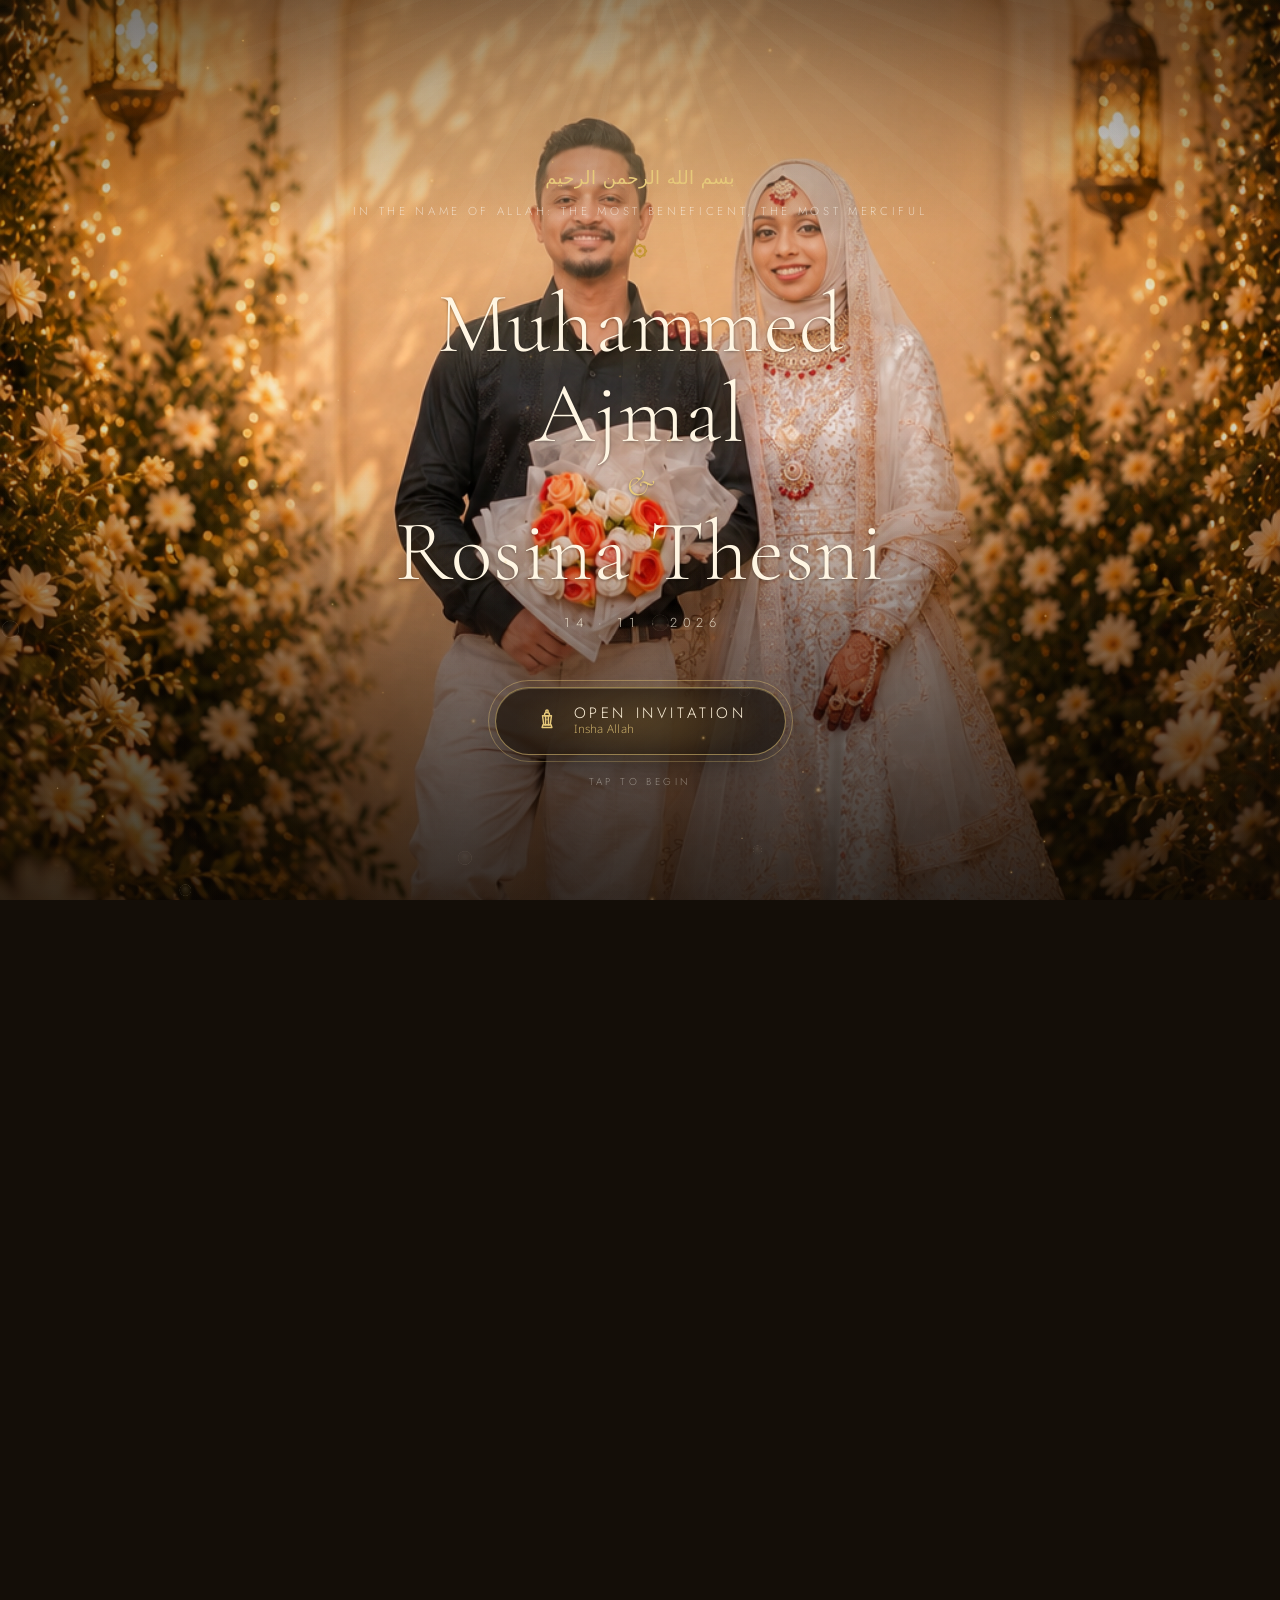
==== index.html @ 8fc7a9a2 "first commit" ====
<!DOCTYPE html>
<html lang="en">

<head>
  <meta charset="UTF-8">
  <meta name="viewport" content="width=device-width, initial-scale=1, viewport-fit=cover">
  <meta name="theme-color" content="#0E0A06">
  <title>Muhammed Ajmal &amp; Rosina Thesni — Wedding Invitation</title>
  <meta name="description"
    content="In the name of Allah: The Most Beneficent, The Most Merciful. You are cordially invited to the wedding of Muhammed Ajmal &amp; Rosina Thesni on Saturday, 14 November 2026 at AJWA Auditorium.">

  <!-- Social share preview (WhatsApp / Facebook / Telegram / iMessage) -->
  <meta property="og:type" content="website">
  <meta property="og:site_name" content="Muhammed Ajmal &amp; Rosina Thesni">
  <meta property="og:title" content="Muhammed Ajmal &amp; Rosina Thesni — Wedding Invitation">
  <meta property="og:description" content="Saturday, 14 November 2026 · AJWA Auditorium · Insha Allah">
  <meta property="og:url" content="https://ajmal-rosina.vercel.app/">
  <meta property="og:image" content="https://ajmal-rosina.vercel.app/og-image.jpg">
  <meta property="og:image:secure_url" content="https://ajmal-rosina.vercel.app/og-image.jpg">
  <meta property="og:image:type" content="image/jpeg">
  <meta property="og:image:width" content="1200">
  <meta property="og:image:height" content="630">
  <meta property="og:image:alt" content="Muhammed Ajmal and Rosina Thesni — Wedding Invitation">
  <meta name="twitter:card" content="summary_large_image">
  <meta name="twitter:title" content="Muhammed Ajmal &amp; Rosina Thesni — Wedding Invitation">
  <meta name="twitter:description" content="Saturday, 14 November 2026 · AJWA Auditorium · Insha Allah">
  <meta name="twitter:image" content="https://ajmal-rosina.vercel.app/og-image.jpg">
  <link rel="image_src" href="https://ajmal-rosina.vercel.app/og-image.jpg">
  <link rel="apple-touch-icon" href="https://ajmal-rosina.vercel.app/og-image.jpg">

  <link rel="preconnect" href="https://fonts.googleapis.com">
  <link rel="preconnect" href="https://fonts.gstatic.com" crossorigin>
  <link rel="stylesheet"
    href="https://fonts.googleapis.com/css2?family=Cormorant+Garamond:ital,wght@0,300;0,400;0,500;0,600;1,300;1,400&family=Marcellus&family=Jost:wght@200;300;400;500&family=Noto+Sans+Malayalam:wght@300;400;500&display=swap">

  <!-- Structured Data — Wedding Event -->
  <script type="application/ld+json">
  {
    "@context": "https://schema.org",
    "@type": "Event",
    "name": "Muhammed Ajmal & Rosina Thesni — Wedding Ceremony",
    "description": "Wedding celebration of Muhammed Ajmal and Rosina Thesni",
    "startDate": "2026-11-14T15:00:00+05:30",
    "endDate": "2026-11-14T19:00:00+05:30",
    "eventStatus": "https://schema.org/EventScheduled",
    "eventAttendanceMode": "https://schema.org/OfflineEventAttendanceMode",
    "location": {
      "@type": "Place",
      "name": "AJWA Auditorium",
      "address": {
        "@type": "PostalAddress",
        "addressCountry": "IN"
      }
    },
    "image": "https://ajmal-rosina.vercel.app/og-image.jpg",
    "organizer": {
      "@type": "Person",
      "name": "Mr. Abdul Azeez & Mrs. Mumthaz"
    },
    "performer": [
      {
        "@type": "Person",
        "name": "Muhammed Ajmal",
        "description": "Groom, son of Mr. Abdul Azeez & Mrs. Mumthaz"
      },
      {
        "@type": "Person",
        "name": "Rosina Thesni",
        "description": "Bride, daughter of Mr. Abdul Majeed & Mrs. Rasiya"
      }
    ]
  }
  </script>

  <!-- Critical media only: cover, intro video, hero -->
  <link rel="preload" as="image" href="assets/images/gallery/gate-couple.png" fetchpriority="high">
  <link rel="preload" as="video" href="vedio.mp4" type="video/mp4">
  <link rel="preload" as="audio" href="assets/audio/music.mp3" type="audio/mpeg">
  <link rel="preload" as="image" href="hero.png?v=2">

  <link rel="stylesheet" href="css/style.css">
  <link rel="stylesheet" href="css/scenes.css">
</head>

<body class="is-locked">

  <!-- ============================================================
     ICON SPRITE  ·  all decorative motifs are inline SVG
     ============================================================ -->
  <svg class="sprite" aria-hidden="true" focusable="false">
    <defs>
      <symbol id="i-lotus" viewBox="0 0 64 64">
        <rect x="19" y="19" width="26" height="26" rx="2" transform="rotate(0 32 32)" />
        <rect x="19" y="19" width="26" height="26" rx="2" transform="rotate(45 32 32)" />
        <circle cx="32" cy="32" r="4.5" fill="currentColor" stroke="none" />
      </symbol>

      <symbol id="i-lamp" viewBox="0 0 64 64">
        <circle cx="32" cy="8" r="3" />
        <path d="M26 16c0-3 2.7-5 6-5s6 2 6 5v3H26v-3z" />
        <path d="M21 19h22l-3 22H24l-3-22z" />
        <path d="M28.5 19v22M35.5 19v22" />
        <path d="M22 41h20l2 7H20l2-7z" />
        <path d="M32 25c-2 2.5-2 4.5 0 6.5 2-2 2-4 0-6.5z" fill="currentColor" stroke="none" />
      </symbol>

      <symbol id="i-bell" viewBox="0 0 64 64">
        <path d="M36 12A18 18 0 1 1 18 46a20 20 0 0 0 18-34z" />
        <polygon points="43,20 45,25 50,25 46,28 48,33 43,30 38,33 40,28 36,25 41,25" fill="currentColor"
          stroke="none" />
      </symbol>

      <symbol id="i-leaf" viewBox="0 0 64 64">
        <path d="M53 9C30.6 11.2 14.2 25.6 12 48c0 4.2 2 6.3 5.2 6.3C37.6 52.1 51 36 53 9z" />
        <path d="M53 9L17.2 54.3" />
        <path d="M45 16.5l-6.5 14.2M36.8 20.8l-6.5 14.2M28.6 26.4l-5.6 12.6" />
      </symbol>

      <symbol id="i-jasmine" viewBox="0 0 64 64">
        <path d="M4 20c8 10 16 15 28 15s20-5 28-15" />
        <circle cx="12" cy="27.5" r="3.2" />
        <circle cx="22" cy="33" r="3.6" />
        <circle cx="32" cy="35.4" r="4" />
        <circle cx="42" cy="33" r="3.6" />
        <circle cx="52" cy="27.5" r="3.2" />
        <path d="M32 39.4v7M22 37v6M42 37v6" />
      </symbol>

      <symbol id="i-ring" viewBox="0 0 64 64">
        <circle cx="23" cy="34" r="14" />
        <circle cx="41" cy="34" r="14" />
      </symbol>

      <symbol id="i-calendar" viewBox="0 0 64 64">
        <rect x="9" y="14" width="46" height="42" rx="5" />
        <path d="M9 27h46M21 8v11M43 8v11" />
        <circle cx="22" cy="38" r="2.4" fill="currentColor" stroke="none" />
        <circle cx="32" cy="38" r="2.4" fill="currentColor" stroke="none" />
        <circle cx="42" cy="38" r="2.4" fill="currentColor" stroke="none" />
      </symbol>

      <symbol id="i-clock" viewBox="0 0 64 64">
        <circle cx="32" cy="32" r="24" />
        <path d="M32 17v16l11 7" />
      </symbol>

      <symbol id="i-pin" viewBox="0 0 64 64">
        <path d="M32 58s18-17.4 18-30A18 18 0 1014 28c0 12.6 18 30 18 30z" />
        <circle cx="32" cy="27" r="6.5" />
      </symbol>

      <symbol id="i-phone" viewBox="0 0 64 64">
        <path
          d="M22 8l8 12-6 6c3.4 7 8.6 12.2 15.6 15.6l6-6 12 8-4 8c-1.6 3.2-5 4.6-9 3.6C29 51.6 12.4 35 8.4 17.4 7.4 13.4 8.8 10 12 8.4z" />
      </symbol>

      <symbol id="i-pillar" viewBox="0 0 64 64">
        <path d="M14 54V30c0-10 8-19 18-23 10 4 18 13 18 23v24" />
        <path d="M10 54h44" />
        <path d="M22 54V32c0-5 4.5-11 10-14 5.5 3 10 9 10 14v22" />
        <path d="M32 7v4" />
      </symbol>

      <symbol id="i-kalasham" viewBox="0 0 64 64">
        <path d="M32 5v6" />
        <path d="M32 9a3 3 0 1 1 3-3" />
        <path d="M16 46c0-16 7-26 16-28 9 2 16 12 16 28H16z" />
        <path d="M12 46h40v6H12z" />
        <path d="M22 52v4M42 52v4" />
      </symbol>
    </defs>
  </svg>


  <!-- ============================================================
     GLOBAL PARTICLE FIELD  ·  landing → footer
     ============================================================ -->
  <canvas id="particles" aria-hidden="true"></canvas>


  <!-- ============================================================
     1 · LANDING COVER  ·  original opening — tap to open invitation
     ============================================================ -->
  <section id="landing" class="scene--screen" aria-label="Wedding invitation cover">
    <div class="landing-media">
      <img id="coverImg" class="cover-img section-bg" src="assets/images/gallery/gate-couple.png" alt=""
        decoding="async" fetchpriority="high">
      <div class="cover-fallback" aria-hidden="true"></div>
    </div>

    <div class="rays rays--warm" aria-hidden="true"></div>
    <div class="vignette" aria-hidden="true"></div>
    <div class="temple-glow" aria-hidden="true"></div>
    <div class="section-overlay landing-overlay" aria-hidden="true"></div>

    <div class="landing-inner section-content">
      <p class="landing-eyebrow">
        <span class="ml" lang="ar">بسم الله الرحمن الرحيم</span>
        <span class="en">IN THE NAME OF ALLAH: THE MOST BENEFICENT, THE MOST MERCIFUL</span>
      </p>

      <div class="divider divider--sm" aria-hidden="true">
        <span class="divider-line"></span>
        <svg class="ico" aria-hidden="true">
          <use href="#i-lotus"></use>
        </svg>
        <span class="divider-line"></span>
      </div>

      <h1 class="landing-names">
        <span class="n">Muhammed Ajmal</span>
        <span class="amp">&amp;</span>
        <span class="n">Rosina Thesni</span>
      </h1>

      <p class="landing-date">14 · 11 · 2026</p>

      <button id="openBtn" class="btn-open" type="button">
        <span class="btn-open__glow" aria-hidden="true"></span>
        <span class="btn-open__ring" aria-hidden="true"></span>
        <span class="btn-open__inner">
          <svg class="ico btn-open__lamp" aria-hidden="true">
            <use href="#i-lamp"></use>
          </svg>
          <span class="btn-open__label">
            <span class="btn-open__en">Open Invitation</span>
            <span class="btn-open__ml">Insha Allah</span>
          </span>
        </span>
        <span class="btn-open__shimmer" aria-hidden="true"></span>
      </button>

      <p class="landing-hint" aria-hidden="true">Tap to begin</p>
    </div>
  </section>


  <!-- ============================================================
     2 · INVITATION REVEAL VIDEO  ·  original video opening
     ============================================================ -->
  <section id="reveal" aria-hidden="true">
    <video id="revealVideo" muted playsinline webkit-playsinline preload="auto" disablepictureinpicture
      controlslist="nodownload noplaybackrate noremoteplayback">
      <source src="vedio.mp4" type="video/mp4">
    </video>
    <div class="reveal-fade" aria-hidden="true"></div>
    <button id="skipBtn" class="btn-skip" type="button" hidden>Skip</button>
  </section>


  <!-- ============================================================
     3 · THE SITE
     ============================================================ -->
  <main id="site">

    <!-- ---------- HERO ---------- -->
    <!-- Image fills the whole screen; content sits in that image's safe centre -->
    <section id="hero" class="scene scene--screen scene--hero" aria-busy="true">
      <picture class="section-bg">
        <img id="heroImg" class="section-bg" src="hero.png?v=2" data-candidates="hero.png?v=2"
          alt="Muhammed Ajmal &amp; Rosina Thesni" width="1080" height="1920" decoding="async" fetchpriority="high">
      </picture>

      <div class="section-overlay" aria-hidden="true"></div>

      <div class="section-content">
        <p class="hero-bless">
          <span class="hero-bless__ml" lang="ar">بسم الله الرحمن الرحيم</span>
          <span class="hero-bless__en">IN THE NAME OF ALLAH: THE MOST BENEFICENT, THE MOST MERCIFUL</span>
        </p>

        <h1 class="hero-names">
          <span class="hero-names__n">Muhammed Ajmal</span>
          <span class="hero-names__amp" aria-hidden="true">&amp;</span>
          <span class="hero-names__n">Rosina Thesni</span>
        </h1>

        <p class="hero-date">
          <span class="hero-date__en">Saturday · 14 November 2026</span>
          <span class="hero-date__ml">Insha Allah · 3:00 PM</span>
        </p>
      </div>

      <a class="scroll-indicator" href="#details" aria-label="Scroll to wedding details">
        <span class="scroll-indicator__word">Scroll</span>
        <span class="scroll-indicator__rail"><span class="scroll-indicator__dot"></span></span>
      </a>
    </section>


    <!-- ---------- WEDDING DETAILS ---------- -->
    <section id="details" class="scene scene--flow scene--ivory">
      <img class="section-bg" src="assets/images/decorations/wash-ivory.svg" alt="" loading="lazy" decoding="async">
      <div class="section-overlay" aria-hidden="true"></div>
      <div class="section-content">

        <div class="sec-head reveal">
          <p class="kicker">Insha Allah</p>
          <h2 class="sec-title">The Invitation</h2>
          <div class="divider" aria-hidden="true">
            <span class="divider-line"></span>
            <svg class="ico" aria-hidden="true">
              <use href="#i-lotus"></use>
            </svg>
            <span class="divider-line"></span>
          </div>
        </div>

        <p class="lede reveal" data-delay="1">
          In the name of Allah, the Most Beneficent, the Most Merciful.
          With hearts full of joy, we cordially invite you to the wedding of
          <em>Muhammed Ajmal</em> (S/O Mr. Abdul Azeez &amp; Mrs. Mumthaz) with
          <em>Rosina Thesni</em> (D/O Mr. Abdul Majeed &amp; Mrs. Rasiya).
          Your gracious presence and prayers will make our celebration truly blessed.
        </p>

        <ul class="facts">
          <li class="fact reveal" data-delay="1">
            <svg class="ico" aria-hidden="true">
              <use href="#i-calendar"></use>
            </svg>
            <span class="fact-k">Wedding Day</span>
            <span class="fact-v">Saturday, 14 November 2026</span>
            <span class="fact-s">Insha Allah</span>
          </li>
          <li class="fact reveal" data-delay="2">
            <svg class="ico" aria-hidden="true">
              <use href="#i-clock"></use>
            </svg>
            <span class="fact-k">Time</span>
            <span class="fact-v">3:00 PM – 7:00 PM</span>
            <span class="fact-s">Wedding &amp; Reception</span>
          </li>
          <li class="fact reveal" data-delay="3">
            <svg class="ico" aria-hidden="true">
              <use href="#i-pin"></use>
            </svg>
            <span class="fact-k">Venue</span>
            <span class="fact-v">AJWA Auditorium</span>
            <span class="fact-s">&nbsp;</span>
          </li>
          <li class="fact reveal" data-delay="4">
            <svg class="ico" aria-hidden="true">
              <use href="#i-bell"></use>
            </svg>
            <span class="fact-k">Inviter</span>
            <span class="fact-v">Mr. Abdul Azeez &amp; Mrs. Mumthaz</span>
            <span class="fact-s">Parents of the Groom</span>
          </li>
        </ul>

        <div class="countdown reveal" data-delay="2" aria-label="Countdown to the wedding day">
          <div class="cd-unit"><span class="cd-n" id="cdD">--</span><span class="cd-l">Days</span></div>
          <span class="cd-sep" aria-hidden="true"></span>
          <div class="cd-unit"><span class="cd-n" id="cdH">--</span><span class="cd-l">Hours</span></div>
          <span class="cd-sep" aria-hidden="true"></span>
          <div class="cd-unit"><span class="cd-n" id="cdM">--</span><span class="cd-l">Minutes</span></div>
          <span class="cd-sep" aria-hidden="true"></span>
          <div class="cd-unit"><span class="cd-n" id="cdS">--</span><span class="cd-l">Seconds</span></div>
        </div>

      </div>
    </section>


    <!-- ---------- WEDDING STORY ---------- -->
    <section id="story" class="scene scene--flow scene--beige">
      <img class="section-bg" src="assets/images/decorations/wash-beige.svg" alt="" loading="lazy" decoding="async">
      <div class="section-overlay" aria-hidden="true"></div>
      <div class="section-content">
        <div class="sec-head reveal">
          <p class="kicker">Our Story</p>
          <h2 class="sec-title">Two Families, One Journey</h2>
          <div class="divider" aria-hidden="true">
            <span class="divider-line"></span>
            <svg class="ico" aria-hidden="true">
              <use href="#i-jasmine"></use>
            </svg>
            <span class="divider-line"></span>
          </div>
          <p class="sec-note">
            Every beautiful beginning starts with a moment of faith, family blessings, and the grace of Almighty Allah.
            As two families come together in love and tradition, Muhammed Ajmal and Rosina Thesni begin a new chapter
            filled with hope, happiness, and lifelong companionship. Surrounded by the warmth of their loved ones, they
            look forward to a journey built on mutual respect, cherished memories, and heartfelt prayers.
          </p>
        </div>

        <div class="story-grid">
          <article class="card card--story reveal" data-delay="1">
            <svg class="ico card-ico" aria-hidden="true">
              <use href="#i-leaf"></use>
            </svg>
            <h3 class="card-title">How It Began</h3>
            <p>Two families met, two hearts aligned, and a lifelong journey began. What started as a meeting between
              two families soon became a bond strengthened by shared values, warm conversations, and the blessings of
              elders. With each passing day, the foundation for a beautiful future grew stronger.</p>
          </article>
          <article class="card card--story reveal" data-delay="2">
            <svg class="ico card-ico" aria-hidden="true">
              <use href="#i-lamp"></use>
            </svg>
            <h3 class="card-title">The Blessing</h3>
            <p>Held together by faith, bound by love, and forever sealed in a sacred vow — the Nikah of Ajmal and
              Rosina was solemnised with the love and guidance of their families, embraced with joy and gratitude by
              the grace of Almighty Allah.</p>
          </article>
          <article class="card card--story reveal" data-delay="3">
            <svg class="ico card-ico" aria-hidden="true">
              <use href="#i-ring"></use>
            </svg>
            <h3 class="card-title">Forever, From Here</h3>
            <p>On Saturday, 14 November 2026, from 3:00 PM to 7:00 PM at AJWA Auditorium, Muhammed Ajmal and Rosina
              Thesni celebrate their wedding and reception. As they step into this new chapter (Insha Allah), they
              seek the blessings, love, and prayers of everyone who joins them in celebrating this special occasion.</p>
          </article>
        </div>
      </div>
    </section>


    <!-- ---------- TIMELINE ---------- -->
    <section id="timeline" class="scene scene--flow scene--ivory">
      <img class="section-bg" src="assets/images/decorations/wash-ivory.svg" alt="" loading="lazy" decoding="async">
      <div class="section-overlay" aria-hidden="true"></div>
      <div class="section-content">
        <div class="sec-head reveal">
          <p class="kicker">The Celebrations</p>
          <h2 class="sec-title">Timeline</h2>
          <div class="divider" aria-hidden="true">
            <span class="divider-line"></span>
            <svg class="ico" aria-hidden="true">
              <use href="#i-bell"></use>
            </svg>
            <span class="divider-line"></span>
          </div>
        </div>

        <ol class="tl">
          <li class="tl-item reveal" data-delay="1">
            <span class="tl-node" aria-hidden="true"><svg class="ico">
                <use href="#i-jasmine"></use>
              </svg></span>
            <div class="tl-body">
              <p class="tl-date">18 September 2025</p>
              <h3 class="tl-title">Family Meet</h3>
              <p class="tl-text">"Alhamdulillah, two families met and a beautiful new chapter began."</p>
            </div>
          </li>

          <li class="tl-item reveal" data-delay="2">
            <span class="tl-node tl-node--hi" aria-hidden="true"><svg class="ico">
                <use href="#i-lamp"></use>
              </svg></span>
            <div class="tl-body">
              <p class="tl-date">28 September 2025</p>
              <h3 class="tl-title">Nikah — Sacred Union</h3>
              <p class="tl-text">"Held together by faith, bound by love, forever sealed in a sacred vow."</p>
            </div>
          </li>

          <li class="tl-item reveal" data-delay="3">
            <span class="tl-node tl-node--hi" aria-hidden="true"><svg class="ico">
                <use href="#i-ring"></use>
              </svg></span>
            <div class="tl-body">
              <p class="tl-date">Saturday, 14 November 2026</p>
              <h3 class="tl-title">The Big Day</h3>
              <p class="tl-meta">3:00 PM – 7:00 PM · AJWA Auditorium</p>
              <p class="tl-text">Wedding &amp; Reception — join us as we celebrate this joyous union.</p>
              <a class="btn btn--gold" target="_blank" rel="noopener" style="margin-top:16px;"
                href="https://maps.app.goo.gl/FLLLdQAFnZa43i4R9?g_st=ic">
                <svg class="ico"><use href="#i-pin"></use></svg> Get Directions
              </a>
            </div>
          </li>
        </ol>
      </div>
    </section>


    <!-- ---------- BRIDE & GROOM ---------- -->
    <section id="couple" class="scene scene--flow scene--dark">
      <img class="section-bg" src="assets/images/decorations/wash-dark.svg" alt="" loading="lazy" decoding="async">
      <div class="section-overlay" aria-hidden="true"></div>
      <div class="section-content">
        <div class="sec-head reveal">
          <p class="kicker">Insha Allah</p>
          <h2 class="sec-title">Bride &amp; Groom</h2>
          <div class="divider divider--light" aria-hidden="true">
            <span class="divider-line"></span>
            <svg class="ico" aria-hidden="true">
              <use href="#i-lotus"></use>
            </svg>
            <span class="divider-line"></span>
          </div>
        </div>

        <div class="couple-grid">
          <article class="person reveal" data-delay="1">
            <div class="portrait">
              <img class="portrait-img" loading="lazy" decoding="async" src="assets/images/gallery/groom.png"
                data-placeholder="Groom Photo" alt="Portrait of Muhammed Ajmal">
              <span class="portrait-ring" aria-hidden="true"></span>
            </div>
            <p class="person-role">The Groom</p>
            <h3 class="person-name">Muhammed Ajmal</h3>
            <p class="person-line">Son of Mr.&nbsp;Abdul&nbsp;Azeez&nbsp;&amp;&nbsp;Mrs.&nbsp;Mumthaz</p>
          </article>

          <div class="couple-knot" aria-hidden="true">
            <svg class="ico">
              <use href="#i-jasmine"></use>
            </svg>
            <span class="couple-amp">&amp;</span>
            <svg class="ico">
              <use href="#i-jasmine"></use>
            </svg>
          </div>

          <article class="person reveal" data-delay="2">
            <div class="portrait">
              <img class="portrait-img" loading="lazy" decoding="async" src="assets/images/gallery/bride.png"
                data-placeholder="Bride Photo" alt="Portrait of Rosina Thesni">
              <span class="portrait-ring" aria-hidden="true"></span>
            </div>
            <p class="person-role">The Bride</p>
            <h3 class="person-name">Rosina Thesni</h3>
            <p class="person-line">Daughter of Mr.&nbsp;Abdul&nbsp;Majeed&nbsp;&amp;&nbsp;Mrs.&nbsp;Rasiya</p>
          </article>
        </div>
      </div>
    </section>


    <!-- ---------- PARENTS & FAMILY ---------- -->
    <section id="family" class="scene scene--flow scene--beige">
      <img class="section-bg" src="assets/images/decorations/wash-beige.svg" alt="" loading="lazy" decoding="async">
      <div class="section-overlay" aria-hidden="true"></div>
      <div class="section-content">
        <div class="sec-head reveal">
          <p class="kicker">With Love &amp; Prayers</p>
          <h2 class="sec-title">Parents &amp; Family</h2>
          <div class="divider" aria-hidden="true">
            <span class="divider-line"></span>
            <svg class="ico" aria-hidden="true">
              <use href="#i-lamp"></use>
            </svg>
            <span class="divider-line"></span>
          </div>
        </div>

        <div class="family-grid">
          <article class="card card--family reveal" data-delay="1">
            <svg class="ico card-ico" aria-hidden="true">
              <use href="#i-pillar"></use>
            </svg>
            <p class="family-tag">Groom's Family</p>
            <h3 class="family-name">Mr. Abdul Azeez</h3>
            <p class="family-amp">&amp;</p>
            <h3 class="family-name">Mrs. Mumthaz</h3>
            <p class="family-ml">Insha Allah</p>
          </article>

          <article class="card card--family reveal" data-delay="2">
            <svg class="ico card-ico" aria-hidden="true">
              <use href="#i-pillar"></use>
            </svg>
            <p class="family-tag">Bride's Family</p>
            <h3 class="family-name">Mr. Abdul Majeed</h3>
            <p class="family-amp">&amp;</p>
            <h3 class="family-name">Mrs. Rasiya</h3>
            <p class="family-ml">Insha Allah</p>
          </article>
        </div>

        <p class="family-foot reveal" data-delay="3">
          <!-- <svg class="ico" aria-hidden="true"><use href="#i-jasmine"></use></svg> -->
          Together with their families, relatives and well-wishers.
        </p>
      </div>
    </section>


    <!-- ---------- PROGRAMME 1 : BRIDE'S HOME VISIT ---------- -->
    <section id="brideVisit" class="scene scene--flow scene--ivory">
      <img class="section-bg" src="assets/images/decorations/wash-ivory.svg" alt="" loading="lazy" decoding="async">
      <div class="section-overlay" aria-hidden="true"></div>
      <div class="section-content">
        <div class="sec-head reveal">
          <p class="kicker">Programme One</p>
          <h2 class="sec-title">Bride's Home Visit</h2>
          <div class="divider" aria-hidden="true">
            <span class="divider-line"></span>
            <svg class="ico" aria-hidden="true">
              <use href="#i-jasmine"></use>
            </svg>
            <span class="divider-line"></span>
          </div>
          <p class="sec-note">Guests are warmly welcome to visit the bride's home throughout the day and share in
            the joy of this celebration.</p>
        </div>

        <div class="lux-card lux-card--light reveal" data-delay="1">
          <div class="lux-card__col">
            <p class="lux-eyebrow">You are cordially invited</p>
            <h3 class="lux-day">Bride's Home Visit</h3>
            <p class="lux-time">10:00 AM – 11:00 PM</p>
          </div>
          <span class="lux-card__rule" aria-hidden="true"></span>
          <div class="lux-card__col">
            <p class="lux-k"><svg class="ico">
                <use href="#i-clock"></use>
              </svg> All Day</p>
            <p class="lux-v">Open House</p>
            <p class="lux-note">Drop by any time between 10:00 AM and 11:00 PM to meet the bride's family and bless
              the couple.</p>
          </div>
        </div>

        <form id="rsvpBrideForm" class="rsvp-card reveal" data-delay="2" data-event-type="bride_home_visit"
          novalidate>
          <div class="sec-head" style="margin-bottom:0;">
            <p class="kicker" style="margin-top:0;">RSVP</p>
            <h3 class="sec-title" style="font-size:clamp(20px,4.4vw,26px);">RSVP for Bride's Home Visit</h3>
          </div>

          <div class="rsvp-row">
            <div class="rsvp-field">
              <label for="brideRsvpName">Full Name</label>
              <input type="text" id="brideRsvpName" name="name" required placeholder="Your name">
            </div>
            <div class="rsvp-field">
              <label for="brideRsvpGuests">Number of People Attending</label>
              <input type="number" id="brideRsvpGuests" name="guests" min="1" max="20" value="1" inputmode="numeric"
                required>
            </div>
          </div>

          <div class="rsvp-field rsvp-field--full">
            <span class="rsvp-label-static">Will You Attend?</span>
            <div class="rsvp-toggle" role="radiogroup" aria-label="Will you attend the Bride's Home Visit?">
              <input type="radio" id="brideRsvpYes" name="attend" value="yes" checked>
              <label for="brideRsvpYes">Yes, I'll Attend</label>
              <input type="radio" id="brideRsvpNo" name="attend" value="no">
              <label for="brideRsvpNo">No, I Can't Attend</label>
            </div>
          </div>

          <button type="submit" class="btn btn--gold rsvp-submit">
            <span class="rsvp-btn-text">Send RSVP</span>
          </button>
          <p class="rsvp-status" id="brideRsvpStatus" role="status" aria-live="polite"></p>
        </form>
      </div>
    </section>


    <!-- ---------- PROGRAMME 2 : WEDDING & RECEPTION ---------- -->
    <section id="reception" class="scene scene--flow scene--dark">
      <img class="section-bg" src="assets/images/decorations/wash-dark.svg" alt="" loading="lazy" decoding="async">
      <div class="section-overlay" aria-hidden="true"></div>
      <div class="section-content">
        <div class="sec-head reveal">
          <p class="kicker">Programme Two · The Big Day</p>
          <h2 class="sec-title">Wedding &amp; Reception</h2>
          <div class="divider divider--light" aria-hidden="true">
            <span class="divider-line"></span>
            <svg class="ico" aria-hidden="true">
              <use href="#i-jasmine"></use>
            </svg>
            <span class="divider-line"></span>
          </div>
        </div>

        <div class="lux-card reveal" data-delay="1">
          <div class="lux-card__col">
            <p class="lux-eyebrow">You are cordially invited</p>
            <h3 class="lux-day">Saturday</h3>
            <p class="lux-date">14 November 2026</p>
            <p class="lux-time">3:00 PM – 7:00 PM</p>
          </div>
          <span class="lux-card__rule" aria-hidden="true"></span>
          <div class="lux-card__col">
            <p class="lux-k"><svg class="ico">
                <use href="#i-pin"></use>
              </svg> Venue</p>
            <p class="lux-v">AJWA Auditorium</p>
            <p class="lux-note">Join us for the wedding ceremony, celebration and feast, and bless the couple as
              they begin their life together.</p>
            <a class="btn btn--outline-gold" target="_blank" rel="noopener"
              href="https://maps.app.goo.gl/FLLLdQAFnZa43i4R9?g_st=ic">
              <svg class="ico">
                <use href="#i-pin"></use>
              </svg> Get Directions
            </a>
          </div>
        </div>
      </div>
    </section>


    <!-- ---------- RSVP FOR WEDDING ---------- -->
    <section id="rsvp" class="scene scene--flow scene--beige">
      <img class="section-bg" src="assets/images/decorations/wash-beige.svg" alt="" loading="lazy" decoding="async">
      <div class="section-overlay" aria-hidden="true"></div>
      <div class="section-content">
        <div class="sec-head reveal">
          <p class="kicker">Kindly Respond</p>
          <h2 class="sec-title">RSVP for Wedding</h2>
          <div class="divider" aria-hidden="true">
            <span class="divider-line"></span>
            <svg class="ico" aria-hidden="true">
              <use href="#i-ring"></use>
            </svg>
            <span class="divider-line"></span>
          </div>
          <p class="sec-note">Your presence is the greatest gift. Please let us know if you'll be joining us for the
            Wedding &amp; Reception, and how many members will be coming along.</p>
        </div>

        <form id="rsvpWeddingForm" class="rsvp-card reveal" data-delay="1" data-event-type="wedding_reception"
          novalidate>
          <div class="rsvp-row">
            <div class="rsvp-field">
              <label for="rsvpName">Full Name</label>
              <input type="text" id="rsvpName" name="name" required placeholder="Your name">
            </div>
            <div class="rsvp-field">
              <label for="rsvpPhone">Phone Number</label>
              <input type="tel" id="rsvpPhone" name="phone" required placeholder="Contact number">
            </div>
          </div>

          <div class="rsvp-row">
            <div class="rsvp-field">
              <label for="rsvpGuests">Number of People Attending</label>
              <input type="number" id="rsvpGuests" name="guests" min="1" max="20" value="1" inputmode="numeric"
                required>
            </div>
            <div class="rsvp-field">
              <span class="rsvp-label-static">Will You Attend?</span>
              <div class="rsvp-toggle" role="radiogroup" aria-label="Will you attend the Wedding?">
                <input type="radio" id="rsvpYes" name="attend" value="yes" checked>
                <label for="rsvpYes">Yes, I'll Attend</label>
                <input type="radio" id="rsvpNo" name="attend" value="no">
                <label for="rsvpNo">No, I Can't Attend</label>
              </div>
            </div>
          </div>

          <div class="rsvp-field rsvp-field--full">
            <label for="rsvpMessage">Optional Message</label>
            <textarea id="rsvpMessage" name="message" rows="3"
              placeholder="Share your wishes and prayers..."></textarea>
          </div>

          <button type="submit" class="btn btn--gold rsvp-submit">
            <span class="rsvp-btn-text">Send RSVP</span>
          </button>
          <p class="rsvp-status" id="rsvpWeddingStatus" role="status" aria-live="polite"></p>
        </form>
      </div>
    </section>


    <!-- ---------- WISHES WALL ---------- -->
    <section id="wishes" class="scene scene--flow scene--dark">
      <img class="section-bg" src="assets/images/decorations/wash-dark.svg" alt="" loading="lazy" decoding="async">
      <div class="section-overlay" aria-hidden="true"></div>
      <div class="section-content">
        <div class="sec-head reveal">
          <p class="kicker">Friends &amp; Family</p>
          <h2 class="sec-title">Wishes Wall</h2>
          <div class="divider divider--light" aria-hidden="true">
            <span class="divider-line"></span>
            <svg class="ico" aria-hidden="true">
              <use href="#i-jasmine"></use>
            </svg>
            <span class="divider-line"></span>
          </div>
          <p class="sec-note">Leave a wish for the couple and be part of their beautiful journey.</p>
        </div>

        <form id="wishForm" class="rsvp-card rsvp-card--dark reveal" data-delay="1" novalidate>
          <div class="rsvp-field">
            <label for="wishName">Your Name</label>
            <input type="text" id="wishName" name="name" required placeholder="Your name">
          </div>

          <div class="rsvp-field rsvp-field--full">
            <label for="wishText">Your Wish</label>
            <textarea id="wishText" name="wish" rows="3" required
              placeholder="Write a wish for Muhammed Ajmal &amp; Rosina Thesni..."></textarea>
          </div>

          <button type="submit" class="btn btn--gold rsvp-submit">
            <span class="rsvp-btn-text">Send Your Wish</span>
          </button>
          <p class="rsvp-status" id="wishStatus" role="status" aria-live="polite"></p>
        </form>

        <div class="wishes-grid" id="wishesGrid" aria-live="polite">
          <p class="wishes-status" id="wishesLoading">Loading wishes…</p>
        </div>
      </div>
    </section>


    <!-- ---------- GALLERY ---------- -->
    <section id="gallery" class="scene scene--flow scene--ivory">
      <img class="section-bg" src="assets/images/decorations/wash-ivory.svg" alt="" loading="lazy" decoding="async">
      <div class="section-overlay" aria-hidden="true"></div>
      <div class="gallery-rays" aria-hidden="true"></div>
      <div class="section-content">
        <div class="sec-head reveal">
          <p class="kicker">Moments</p>
          <h2 class="sec-title">Gallery</h2>
          <div class="divider" aria-hidden="true">
            <span class="divider-line"></span>
            <svg class="ico" aria-hidden="true">
              <use href="#i-leaf"></use>
            </svg>
            <span class="divider-line"></span>
          </div>
          <p class="sec-note gallery-lede">A handcrafted wall of printed moments — every photograph shown in full.</p>
        </div>

        <div class="photo-wall-stage">
          <div class="photo-wall__fx" aria-hidden="true">
            <span class="photo-decor photo-decor--spark a"></span>
            <span class="photo-decor photo-decor--spark b"></span>
            <span class="photo-decor photo-decor--spark c"></span>
            <span class="photo-decor photo-decor--petal d"></span>
            <span class="photo-decor photo-decor--petal e"></span>
            <span class="photo-decor photo-decor--dot f"></span>
            <span class="photo-decor photo-decor--dot g"></span>
            <span class="photo-decor photo-decor--ray h"></span>
          </div>

          <div class="photo-wall" id="photoWall" aria-label="Wedding photographs">
            <figure class="photo-card photo-card--md" data-enter="left" data-speed="0.05"
              style="--rot:-3.4deg;--nudge-y:18px;--scale:1;--drift-delay:0s;">
              <div class="photo-card__inner">
                <div class="photo-card__paper">
                  <img loading="lazy" decoding="async" src="assets/images/gallery/photo-1.jpg"
                    data-placeholder="Photo 01" alt="Muhammed Ajmal and Rosina Thesni — cherished moment">
                </div>
              </div>
            </figure>

            <figure class="photo-card photo-card--sm" data-enter="up" data-speed="-0.04"
              style="--rot:2.8deg;--nudge-y:-6px;--scale:.94;--drift-delay:.6s;">
              <div class="photo-card__inner">
                <div class="photo-card__paper">
                  <img loading="lazy" decoding="async" src="assets/images/gallery/photo-2.jpg"
                    data-placeholder="Photo 02" alt="Muhammed Ajmal and Rosina Thesni — portrait">
                </div>
              </div>
            </figure>

            <figure class="photo-card photo-card--lg" data-enter="right" data-speed="0.08"
              style="--rot:4.2deg;--nudge-y:22px;--scale:1.02;--drift-delay:1.1s;">
              <div class="photo-card__inner">
                <div class="photo-card__paper">
                  <img loading="lazy" decoding="async" src="assets/images/gallery/photo-3.jpg"
                    data-placeholder="Photo 03" alt="Muhammed Ajmal and Rosina Thesni — candid moment">
                </div>
              </div>
            </figure>
          </div>
        </div>
      </div>
    </section>


    <!-- ---------- THANK YOU ---------- -->
    <section id="thankyou" class="scene scene--flow scene--finale">
      <img class="section-bg" src="assets/images/decorations/wash-finale.svg" alt="" loading="lazy" decoding="async">
      <div class="section-overlay" aria-hidden="true"></div>
      <div class="section-content section-content--center">
        <div class="finale-glow" aria-hidden="true"></div>
        <div class="finale-stage" id="finaleStage">
          <p class="finale-fallback" id="finaleFallback">THANK YOU</p>
        </div>
        <p class="finale-sub reveal">for being a part of our story</p>
        <p class="finale-ml reveal" data-delay="1">Jazak Allah Khair · With Love</p>
      </div>
    </section>


    <!-- ---------- FOOTER ---------- -->
    <footer id="footer" class="scene scene--flow scene--finale footer">
      <img class="section-bg" src="assets/images/decorations/wash-finale.svg" alt="" loading="lazy" decoding="async">
      <div class="section-overlay" aria-hidden="true"></div>
      <div class="section-content section-content--center">
        <svg class="ico footer-crest" aria-hidden="true">
          <use href="#i-lamp"></use>
        </svg>
        <p class="footer-blessing">بسم الله الرحمن الرحيم</p>
        <p class="footer-bless-en">
          May Almighty Allah bless this union with health, harmony, peace and happiness
          for a lifetime.
        </p>
        <div class="divider divider--light divider--sm" aria-hidden="true">
          <span class="divider-line"></span>
          <svg class="ico" aria-hidden="true">
            <use href="#i-lotus"></use>
          </svg>
          <span class="divider-line"></span>
        </div>
        <p class="footer-names">Muhammed Ajmal <span>&amp;</span> Rosina Thesni</p>
        <p class="footer-date">14 November 2026 · AJWA Auditorium</p>
        <p class="footer-fine">Insha Allah</p>
      </div>
    </footer>

  </main>


  <!-- ============================================================
     AMBIENT AUDIO  ·  starts after cover opens
     ============================================================ -->
  <audio id="bgAudio" src="assets/audio/music.mp3" preload="auto" loop playsinline></audio>

  <button id="audioBtn" class="audio-disc" type="button" aria-pressed="false" aria-label="Play music" hidden>
    <span class="audio-disc__glow" aria-hidden="true"></span>
    <span class="audio-disc__ring" aria-hidden="true"></span>
    <span class="audio-disc__platter" aria-hidden="true">
      <span class="audio-disc__grooves"></span>
      <span class="audio-disc__hub">
        <!-- <span class="audio-disc__mono">A&amp;S</span> -->
      </span>
    </span>
    <span class="audio-disc__icon" aria-hidden="true">
      <svg class="audio-disc__play" viewBox="0 0 24 24" fill="currentColor">
        <path d="M8 5.5v13l11-6.5L8 5.5z" />
      </svg>
      <svg class="audio-disc__pause" viewBox="0 0 24 24" fill="currentColor">
        <rect x="6" y="5" width="4" height="14" rx="1" />
        <rect x="14" y="5" width="4" height="14" rx="1" />
      </svg>
    </span>
  </button>

  <noscript>
    <style>
      #landing,
      #reveal {
        display: none !important
      }

      #site {
        opacity: 1 !important;
        visibility: visible !important
      }

      body {
        overflow: auto !important
      }

      .scene--hero {
        opacity: 1 !important;
        visibility: visible !important
      }

      .scene--hero .section-bg,
      .scene--hero .section-content {
        opacity: 1 !important;
        transform: none !important
      }
    </style>
  </noscript>

  <script src="js/particles.js" defer></script>
  <script src="js/main.js" defer></script>
  <script src="js/rsvp.js" defer></script>
</body>

</html>
---- css/style.css ----
/* ============================================================
   Muhammed Ajmal & Rosina Thesni · Muslim Wedding Invitation
   Pure HTML5 + CSS3 + Vanilla JS. No frameworks.
   ============================================================ */

/* ---------- 1 · TOKENS ---------- */
:root {
  --ivory: #FBF7EF;
  --ivory-2: #F6EFE2;
  --beige: #EFE3CF;
  --beige-2: #E6D7BD;
  --gold: #C1962F;
  --gold-lt: #E7C97A;
  --gold-dk: #8E6C1E;
  --brass: #9C7C38;
  --leaf: #3D6B3C;
  --leaf-dk: #2A4E2B;
  --maroon: #6B1F2A;
  --maroon-dk: #4A131C;
  --brown: #7A5C43;
  --ink: #3A2A20;
  --ink-soft: #6A574A;
  --night: #140E08;
  --night-2: #241811;

  --shadow-s: 0 2px 10px rgba(58, 42, 32, .07);
  --shadow-m: 0 12px 34px -14px rgba(58, 42, 32, .28);
  --shadow-l: 0 30px 70px -30px rgba(58, 42, 32, .42);

  --f-display: "Cormorant Garamond", Georgia, "Times New Roman", serif;
  --f-title: "Marcellus", Georgia, serif;
  --f-body: "Jost", "Segoe UI", system-ui, -apple-system, sans-serif;
  --f-ml: "Noto Sans Malayalam", "Nirmala UI", system-ui, sans-serif;

  --wrap: 1120px;
  --pad: clamp(20px, 5vw, 44px);
  --sec-y: clamp(72px, 12vw, 132px);

  --ease: cubic-bezier(.22, .61, .36, 1);
  --ease-soft: cubic-bezier(.4, 0, .2, 1);

  --motif: url("data:image/svg+xml,%3Csvg xmlns='http://www.w3.org/2000/svg' width='72' height='22' viewBox='0 0 72 22'%3E%3Cg fill='none' stroke='%23C1962F' stroke-width='1' stroke-linecap='round' opacity='.6'%3E%3Cpath d='M0 11h14M58 11h14'/%3E%3Cpath d='M22 11c0-3.6 2.6-6.4 5.6-6.4S33.2 7.4 33.2 11s-2.6 6.4-5.6 6.4S22 14.6 22 11z'/%3E%3Cpath d='M38.8 11c0-3.6 2.6-6.4 5.6-6.4S50 7.4 50 11s-2.6 6.4-5.6 6.4S38.8 14.6 38.8 11z'/%3E%3C/g%3E%3Ccircle cx='36' cy='11' r='1.7' fill='%23C1962F' opacity='.75'/%3E%3C/svg%3E");
}

/* ---------- 2 · RESET ---------- */
*,
*::before,
*::after {
  box-sizing: border-box
}

html {
  -webkit-text-size-adjust: 100%;
  scroll-behavior: smooth
}

body {
  margin: 0;
  background: var(--night);
  color: var(--ink);
  font-family: var(--f-body);
  font-weight: 300;
  font-size: clamp(15px, 1.05vw + 12px, 17px);
  line-height: 1.75;
  -webkit-font-smoothing: antialiased;
  text-rendering: optimizeLegibility;
  overflow-x: hidden;
}

body.is-locked {
  overflow: hidden;
  height: 100%;
  position: fixed;
  inset: 0;
  width: 100%
}

img,
video,
canvas,
svg {
  display: block;
  max-width: 100%
}

h1,
h2,
h3,
p,
dl,
dd,
ul,
ol,
figure {
  margin: 0
}

ul,
ol {
  list-style: none;
  padding: 0
}

a {
  color: inherit;
  text-decoration: none
}

button {
  font: inherit;
  color: inherit;
  border: 0;
  background: none;
  cursor: pointer
}

::selection {
  background: var(--gold);
  color: #fff
}

.sprite {
  position: absolute;
  width: 0;
  height: 0;
  overflow: hidden
}

/* every symbol uses a 64-unit viewBox, so stroke widths are in those
   units — roughly 3.8 reads as a 1.4px hairline at typical icon sizes */
.ico {
  width: 1em;
  height: 1em;
  flex: none;
  fill: none;
  stroke: currentColor;
  stroke-width: 3.8;
  stroke-linecap: round;
  stroke-linejoin: round;
  overflow: visible;
}

/* ---------- 3 · SHARED BITS ---------- */
.wrap {
  width: 100%;
  max-width: var(--wrap);
  margin-inline: auto;
  padding-inline: var(--pad);
  position: relative;
  z-index: 2
}

.wrap--center {
  text-align: center
}

.divider {
  display: flex;
  align-items: center;
  justify-content: center;
  gap: 14px;
  margin: 18px auto 0;
  max-width: 280px;
  color: var(--gold)
}

.divider .ico {
  width: 24px;
  height: 24px;
  stroke-width: 3.6;
  opacity: .95
}

.divider-line {
  height: 1px;
  flex: 1;
  background: linear-gradient(90deg, transparent, rgba(193, 150, 47, .75))
}

.divider-line:last-child {
  background: linear-gradient(270deg, transparent, rgba(193, 150, 47, .75))
}

.divider--sm {
  max-width: 200px
}

.divider--light {
  color: var(--gold-lt)
}

.divider--light .divider-line {
  background: linear-gradient(90deg, transparent, rgba(231, 201, 122, .65))
}

.divider--light .divider-line:last-child {
  background: linear-gradient(270deg, transparent, rgba(231, 201, 122, .65))
}

.mural-border {
  position: absolute;
  left: 0;
  right: 0;
  height: 22px;
  background-image: var(--motif);
  background-repeat: repeat-x;
  background-position: center;
  opacity: .5;
  pointer-events: none
}

.mural-border--top {
  top: 22px
}

.sample {
  display: inline-block;
  vertical-align: middle;
  font-family: var(--f-body);
  font-size: 9px;
  font-weight: 500;
  letter-spacing: .16em;
  text-transform: uppercase;
  padding: 2px 7px;
  margin: 0 4px;
  border-radius: 999px;
  color: #8a2036;
  background: rgba(160, 40, 60, .09);
  border: 1px dashed rgba(160, 40, 60, .5);
  line-height: 1.5;
  white-space: nowrap;
}

.scene--dark .sample,
.scene--finale .sample {
  color: #F2B7C0;
  background: rgba(255, 140, 160, .1);
  border-color: rgba(255, 150, 170, .45)
}

code {
  font-family: ui-monospace, "Cascadia Code", Consolas, monospace;
  font-size: .85em;
  background: rgba(120, 90, 40, .1);
  padding: 2px 6px;
  border-radius: 4px
}

.muted {
  color: var(--ink-soft)
}

/* ---------- 4 · PARTICLE CANVAS ---------- */
#particles {
  position: fixed;
  inset: 0;
  width: 100%;
  height: 100%;
  z-index: 80;
  pointer-events: none;
  opacity: 0;
  transition: opacity 1.4s var(--ease);
  will-change: opacity;
}

#particles.on {
  opacity: 1
}

/* ============================================================
   5 · LANDING COVER  ·  image fills the screen; content fits it
   ============================================================ */
#landing {
  position: fixed;
  inset: 0;
  z-index: 70;
  /* reuse .scene--screen grid from scenes.css when both classes apply;
     also declare here so landing works even if load order shifts */
  width: 100%;
  height: 100svh;
  height: 100vh;
  min-height: 100svh;
  min-height: 100vh;
  display: grid;
  grid-template-columns: var(--hero-safe-side, 11%) minmax(0, 1fr) var(--hero-safe-side, 11%);
  grid-template-rows: var(--hero-safe-top, 22%) minmax(0, 1fr) var(--hero-safe-bottom, 16%);
  overflow: hidden;
  background: #0B0703;
  transition: opacity .42s var(--ease);
  will-change: opacity;
}

#landing.is-opening .btn-open {
  pointer-events: none;
  opacity: .72
}

#landing.is-out {
  opacity: 0;
  pointer-events: none
}

#landing.is-gone {
  display: none
}

.landing-media,
#landing>.rays,
#landing>.vignette,
#landing>.temple-glow,
#landing>.landing-overlay {
  grid-column: 1 / -1;
  grid-row: 1 / -1;
  width: 100%;
  height: 100%;
  pointer-events: none;
}

.landing-media {
  position: relative;
  z-index: 0;
  overflow: hidden
}

.cover-img {
  position: absolute;
  inset: 0;
  width: 100%;
  height: 100%;
  object-fit: cover;
  object-position: center center;
  animation: kenburns 26s var(--ease-soft) infinite alternate;
  will-change: transform;
}

.cover-img.failed {
  display: none
}

.cover-fallback {
  position: absolute;
  inset: 0;
  opacity: 0;
  background:
    radial-gradient(120% 70% at 50% 12%, rgba(255, 226, 164, .36), transparent 62%),
    radial-gradient(80% 55% at 20% 90%, rgba(193, 150, 47, .28), transparent 70%),
    radial-gradient(80% 55% at 82% 84%, rgba(107, 31, 42, .34), transparent 70%),
    linear-gradient(180deg, #2A1B0E 0%, #160E07 55%, #0B0703 100%);
}

.landing-media.fallback-on .cover-fallback {
  opacity: 1
}

@keyframes kenburns {
  from {
    transform: scale(1.04) translate3d(0, 0, 0)
  }

  to {
    transform: scale(1.12) translate3d(0, -1.2%, 0)
  }
}

.vignette {
  position: relative;
  z-index: 2;
  background:
    radial-gradient(115% 78% at 50% 34%, transparent 34%, rgba(11, 7, 3, .35) 82%, rgba(11, 7, 3, .62) 100%),
    linear-gradient(180deg, rgba(10, 6, 3, .35) 0%, transparent 26%, transparent 48%, rgba(10, 6, 3, .55) 100%);
}

.landing-overlay {
  position: relative;
  z-index: 2;
  background: radial-gradient(70% 50% at 50% 45%, transparent 30%, rgba(11, 7, 3, .2) 100%);
}

.temple-glow {
  position: relative;
  z-index: 2;
  pointer-events: none;
  background: radial-gradient(ellipse 55% 40% at 50% 18%, rgba(255, 214, 140, .28), transparent 70%);
  animation: breathe 7.5s var(--ease-soft) infinite;
}

@keyframes breathe {

  0%,
  100% {
    opacity: .55
  }

  50% {
    opacity: 1
  }
}

/* light rays — fill the landing/hero cell */
.rays {
  position: relative;
  z-index: 2;
  pointer-events: none;
  opacity: .28;
  mix-blend-mode: screen;
  overflow: hidden;
}

.rays::before,
.rays::after {
  content: "";
  position: absolute;
  inset: -20%;
  background: repeating-conic-gradient(from 0deg at 50% 8%,
      rgba(255, 226, 168, .20) 0deg 2.2deg,
      transparent 2.2deg 10deg);
  -webkit-mask-image: radial-gradient(65% 78% at 50% 6%, #000, transparent 72%);
  mask-image: radial-gradient(65% 78% at 50% 6%, #000, transparent 72%);
  animation: sweep 46s linear infinite;
  will-change: transform;
}

.rays::after {
  animation-duration: 74s;
  animation-direction: reverse;
  opacity: .6
}

@keyframes sweep {
  to {
    transform: rotate(360deg)
  }
}

.rays--hero {
  opacity: .3
}

.landing-inner {
  color: var(--ivory);
  z-index: 5;
}

.landing-eyebrow {
  display: flex;
  flex-direction: column;
  gap: 6px;
  animation: riseIn 1.5s .35s var(--ease) both
}

.landing-eyebrow .ml {
  font-family: var(--f-ml);
  font-size: clamp(14px, 3.6vw, 18px);
  color: var(--gold-lt);
  letter-spacing: .02em
}

.landing-eyebrow .en {
  font-size: clamp(9.5px, 2.4vw, 11.5px);
  letter-spacing: .32em;
  text-transform: uppercase;
  color: rgba(251, 247, 239, .62)
}

.landing-inner .divider {
  animation: riseIn 1.5s .6s var(--ease) both
}

.landing-names {
  margin-top: 16px;
  font-family: var(--f-display);
  font-weight: 300;
  font-size: clamp(38px, 11.5vw, 86px);
  line-height: 1.05;
  letter-spacing: .01em;
  display: flex;
  flex-direction: column;
  align-items: center;
  gap: 2px;
  color: #FFF6E3;
  text-shadow: 0 2px 30px rgba(255, 196, 110, .32), 0 1px 3px rgba(0, 0, 0, .4);
}

.landing-names .n {
  animation: riseIn 1.6s .8s var(--ease) both
}

.landing-names .n:last-child {
  animation-delay: 1.05s
}

.landing-names .amp {
  font-family: var(--f-display);
  font-style: italic;
  font-size: .44em;
  color: var(--gold-lt);
  opacity: .9;
  margin: 2px 0;
  animation: riseIn 1.6s .95s var(--ease) both;
}

.landing-date {
  margin-top: 14px;
  font-size: clamp(11px, 3vw, 13px);
  letter-spacing: .44em;
  text-indent: .44em;
  color: rgba(255, 246, 227, .78);
  animation: riseIn 1.6s 1.25s var(--ease) both;
}

@keyframes riseIn {
  from {
    opacity: 0;
    transform: translate3d(0, 22px, 0)
  }

  to {
    opacity: 1;
    transform: none
  }
}

/* ---------- Open Invitation button ---------- */
.btn-open {
  position: relative;
  margin-top: clamp(34px, 7vw, 52px);
  padding: 0;
  border-radius: 999px;
  isolation: isolate;
  -webkit-tap-highlight-color: transparent;
  animation: riseIn 1.6s 1.5s var(--ease) both;
  transition: transform .4s var(--ease);
}

.btn-open__inner {
  position: relative;
  z-index: 3;
  display: flex;
  align-items: center;
  gap: 14px;
  padding: 16px clamp(26px, 6vw, 38px);
  border-radius: 999px;
  background: linear-gradient(145deg, rgba(28, 18, 9, .72), rgba(12, 8, 4, .62));
  border: 1px solid rgba(231, 201, 122, .55);
  backdrop-filter: blur(9px);
  -webkit-backdrop-filter: blur(9px);
  box-shadow: inset 0 1px 0 rgba(255, 232, 180, .24), 0 14px 40px -18px rgba(0, 0, 0, .9);
  transition: border-color .4s var(--ease), box-shadow .4s var(--ease);
}

.btn-open__lamp {
  width: 26px;
  height: 26px;
  color: var(--gold-lt);
  stroke-width: 3.6;
  animation: flicker 3.4s ease-in-out infinite
}

@keyframes flicker {

  0%,
  100% {
    opacity: .85;
    filter: drop-shadow(0 0 4px rgba(255, 196, 110, .5))
  }

  45% {
    opacity: 1;
    filter: drop-shadow(0 0 12px rgba(255, 206, 130, .95))
  }

  70% {
    opacity: .9
  }
}

.btn-open__label {
  display: flex;
  flex-direction: column;
  align-items: flex-start;
  line-height: 1.3
}

.btn-open__en {
  font-size: clamp(13px, 3.3vw, 15px);
  letter-spacing: .24em;
  text-transform: uppercase;
  color: #FFF3DC
}

.btn-open__ml {
  font-family: var(--f-ml);
  font-size: clamp(10px, 2.6vw, 11.5px);
  color: rgba(231, 201, 122, .82);
  letter-spacing: .01em
}

.btn-open__glow {
  position: absolute;
  inset: -26px;
  z-index: 1;
  border-radius: 999px;
  background: radial-gradient(closest-side, rgba(255, 200, 110, .42), transparent 74%);
  animation: pulseGlow 3.6s var(--ease-soft) infinite;
}

@keyframes pulseGlow {

  0%,
  100% {
    opacity: .45;
    transform: scale(.94)
  }

  50% {
    opacity: 1;
    transform: scale(1.06)
  }
}

.btn-open__ring {
  position: absolute;
  inset: -7px;
  z-index: 2;
  border-radius: 999px;
  border: 1px solid rgba(231, 201, 122, .42);
  animation: ringOut 3.6s var(--ease-soft) infinite;
}

@keyframes ringOut {
  0% {
    opacity: .75;
    transform: scale(.96)
  }

  70% {
    opacity: 0;
    transform: scale(1.16)
  }

  100% {
    opacity: 0
  }
}

.btn-open__shimmer {
  position: absolute;
  inset: 0;
  z-index: 4;
  border-radius: 999px;
  overflow: hidden;
  pointer-events: none;
  -webkit-mask-image: linear-gradient(#000, #000);
}

.btn-open__shimmer::before {
  content: "";
  position: absolute;
  top: -60%;
  bottom: -60%;
  width: 34%;
  left: -45%;
  background: linear-gradient(100deg, transparent, rgba(255, 240, 205, .5), transparent);
  transform: skewX(-18deg);
  animation: shimmer 4.6s 2.4s var(--ease-soft) infinite;
}

@keyframes shimmer {
  0% {
    left: -45%
  }

  55%,
  100% {
    left: 125%
  }
}

.btn-open:hover {
  transform: translateY(-2px)
}

.btn-open:hover .btn-open__inner {
  border-color: rgba(231, 201, 122, .95);
  box-shadow: inset 0 1px 0 rgba(255, 232, 180, .34), 0 18px 46px -16px rgba(255, 180, 90, .42)
}

.btn-open:active {
  transform: translateY(0) scale(.985)
}

.btn-open:focus-visible {
  outline: 2px solid var(--gold-lt);
  outline-offset: 8px
}

.landing-hint {
  margin-top: 18px;
  font-size: 10px;
  letter-spacing: .34em;
  text-transform: uppercase;
  color: rgba(251, 247, 239, .42);
  animation: riseIn 1.6s 1.9s var(--ease) both, hintFade 3.4s 3s ease-in-out infinite;
}

@keyframes hintFade {

  0%,
  100% {
    opacity: .35
  }

  50% {
    opacity: .85
  }
}

/* ============================================================
   6 · REVEAL VIDEO
   ============================================================ */
#reveal {
  position: fixed;
  inset: 0;
  z-index: 60;
  background: #0B0703;
  opacity: 0;
  visibility: hidden;
  /* Armed under the cover: fully painted but invisible until the cover lifts.
     is-on keeps it under the fading cover; is-live promotes it after the fade. */
  transition: opacity .42s var(--ease), visibility 0s linear .42s;
  will-change: opacity;
}

#reveal.is-armed,
#reveal.is-on {
  opacity: 1;
  visibility: visible;
  transition: opacity .42s var(--ease), visibility 0s;
}

#reveal.is-live {
  z-index: 95
}

#reveal.is-out {
  opacity: 0;
  visibility: hidden;
  transition: opacity .85s var(--ease), visibility 0s linear .85s;
  z-index: 95
}

#reveal.is-gone {
  display: none
}

#revealVideo {
  position: absolute;
  inset: 0;
  z-index: 1;
  width: 100%;
  height: 100%;
  object-fit: cover;
  object-position: center center;
  background: #0B0703;
}

.reveal-fade {
  position: absolute;
  inset: 0;
  z-index: 2;
  pointer-events: none;
  opacity: 0;
  background: radial-gradient(120% 80% at 50% 55%, rgba(255, 226, 170, .22), transparent 60%), #0B0703;
  transition: opacity 1.1s var(--ease);
}

#reveal.is-out .reveal-fade {
  opacity: 1
}

.btn-skip {
  position: absolute;
  z-index: 3;
  right: max(16px, env(safe-area-inset-right));
  bottom: max(18px, env(safe-area-inset-bottom));
  padding: 8px 18px;
  border-radius: 999px;
  font-size: 10px;
  letter-spacing: .26em;
  text-transform: uppercase;
  color: rgba(255, 246, 227, .8);
  border: 1px solid rgba(231, 201, 122, .32);
  background: rgba(0, 0, 0, .3);
  backdrop-filter: blur(6px);
  opacity: 0;
  animation: fadeIn .8s var(--ease) forwards;
}

@keyframes fadeIn {
  to {
    opacity: .6
  }
}

.btn-skip:hover {
  opacity: 1
}

/* ============================================================
   7 · SITE SHELL
   ============================================================ */
#site {
  position: relative;
  z-index: 1;
  opacity: 0;
  visibility: hidden;
  transition: opacity .85s var(--ease);
  background: var(--ivory);
}

body.is-revealed #site {
  opacity: 1;
  visibility: visible
}

/* hold every in-page animation until the curtain lifts */
body:not(.is-revealed) #site * {
  animation-play-state: paused !important
}

/* Below-the-fold scenes skip layout/paint until near the viewport */
#story,
#timeline,
#couple,
#family,
#ceremony,
#reception,
#venue,
#gallery,
#pending,
#thankyou,
#footer {
  content-visibility: auto;
  contain-intrinsic-size: auto 720px;
}

/* ============================================================
   9 · FLOW SECTION INTERNALS
   (outer shell = scenes.css · .scene / .section-content)
   ============================================================ */
.section-content--center {
  text-align: center;
  justify-content: center;
  align-items: center;
  min-height: min(100svh, 40rem);
}

.scene--dark .sec-title,
.scene--finale .sec-title {
  color: #FBF3E2
}

.scene--dark .kicker,
.scene--finale .kicker {
  color: var(--gold-lt);
  opacity: .9
}

.scene--dark .sec-note,
.scene--finale .sec-note {
  color: rgba(243, 233, 214, .7)
}

.sec-head {
  text-align: center;
  margin-bottom: clamp(2rem, 5vw, 4rem)
}

.kicker {
  font-family: var(--f-ml);
  font-size: clamp(11px, 2.9vw, 13px);
  letter-spacing: .2em;
  color: var(--brass);
  margin-bottom: 10px;
}

.sec-title {
  font-family: var(--f-display);
  font-weight: 300;
  font-size: clamp(28px, 6.5vw, 52px);
  line-height: 1.12;
  letter-spacing: .005em;
  color: var(--ink);
}

.sec-note {
  max-width: 640px;
  margin: 16px auto 0;
  font-size: clamp(12px, 2.8vw, 13.5px);
  line-height: 1.7;
  color: var(--ink-soft);
}

/* ============================================================
   8 · HERO TYPOGRAPHY  (layout lives in scenes.css)
   ============================================================ */
.hero-bless {
  display: flex;
  flex-direction: column;
  gap: clamp(4px, 1.2%, 8px);
  margin-bottom: clamp(14px, 4%, 22px);
}

.hero-bless__ml {
  font-family: var(--f-ml);
  font-size: clamp(14px, 3.5vw, 18px);
  color: #C8941A;
  letter-spacing: .08em;
  text-shadow: 0 1px 6px rgba(0,0,0,.5);
  font-weight: 600;
}

.hero-bless__en {
  font-size: clamp(8.5px, 2.3vw, 11px);
  letter-spacing: .32em;
  text-transform: uppercase;
  color: rgba(60, 40, 20, .88);
  font-weight: 500;
}

.hero-names {
  display: flex;
  flex-direction: column;
  align-items: center;
  gap: 0;
  font-family: var(--f-display);
  font-weight: 600;
  font-size: clamp(38px, 10vw, 68px);
  line-height: .96;
  letter-spacing: .015em;
  color: #2A1A0A;
  text-shadow: 0 2px 8px rgba(255,240,200,.4);
  margin: clamp(12px, 3%, 18px) 0;
}

.hero-names__n {
  display: block
}

.hero-names__amp {
  font-family: var(--f-display);
  font-style: italic;
  font-weight: 400;
  font-size: .38em;
  line-height: 1;
  margin: clamp(4px, 1.2%, 8px) 0;
  color: #9C7422;
}

.hero-date {
  margin-top: clamp(12px, 3.5%, 20px);
  display: flex;
  flex-direction: column;
  align-items: center;
  gap: clamp(4px, 1.2%, 7px);
}

.hero-date__en {
  font-family: var(--f-title);
  font-size: clamp(12px, 3.4vw, 16px);
  letter-spacing: .18em;
  text-transform: uppercase;
  color: rgba(50, 32, 12, .92);
  font-weight: 500;
}

.hero-date__ml {
  font-family: var(--f-ml);
  font-size: clamp(11px, 3vw, 14px);
  color: #9C7422;
  letter-spacing: .04em;
  font-weight: 500;
}

.scroll-indicator {
  display: flex;
  flex-direction: column;
  align-items: center;
  gap: 10px;
  color: #E7C97A;
}

.scroll-indicator__word {
  font-size: 9.5px;
  letter-spacing: .36em;
  text-transform: uppercase;
  opacity: .92;
  text-shadow: 
    0 2px 10px rgba(0,0,0,.9),
    0 1px 4px rgba(0,0,0,.7);
  font-weight: 500;
}

.scroll-indicator__rail {
  position: relative;
  width: 1px;
  height: 52px;
  background: linear-gradient(180deg, rgba(193, 150, 47, .65), transparent);
  overflow: visible;
}

.scroll-indicator__dot {
  position: absolute;
  left: 50%;
  top: 0;
  width: 5px;
  height: 5px;
  margin-left: -2.5px;
  border-radius: 50%;
  background: var(--gold);
  box-shadow: 0 0 12px rgba(193, 150, 47, .95);
  animation: scrollDot 2.4s var(--ease-soft) infinite;
}

@keyframes scrollDot {
  0% {
    transform: translateY(0);
    opacity: 0
  }

  18% {
    opacity: 1
  }

  80% {
    opacity: 1
  }

  100% {
    transform: translateY(46px);
    opacity: 0
  }
}

/* ============================================================
   9 · FLOW SECTION INTERNALS
   ============================================================ */
/* (outer shell lives in scenes.css — keep only component styles here) */

.lede {
  max-width: 720px;
  margin: 0 auto clamp(40px, 7vw, 62px);
  text-align: center;
  font-family: var(--f-display);
  font-size: clamp(17px, 4.3vw, 22px);
  line-height: 1.85;
  color: var(--ink-soft);
  font-weight: 300;
}

.lede em {
  font-style: italic;
  color: var(--maroon);
  font-weight: 400
}

/* ---------- reveal on scroll ---------- */
.reveal {
  opacity: 0;
  transform: translate3d(0, 26px, 0);
  transition: opacity .95s var(--ease), transform .95s var(--ease);
  will-change: opacity, transform
}

.reveal.in {
  opacity: 1;
  transform: none
}

.reveal[data-delay="1"] {
  transition-delay: .09s
}

.reveal[data-delay="2"] {
  transition-delay: .18s
}

.reveal[data-delay="3"] {
  transition-delay: .27s
}

.reveal[data-delay="4"] {
  transition-delay: .36s
}

/* ---------- facts ---------- */
.facts {
  display: grid;
  gap: 14px;
  grid-template-columns: repeat(auto-fit, minmax(215px, 1fr))
}

.fact {
  position: relative;
  display: flex;
  flex-direction: column;
  align-items: center;
  text-align: center;
  gap: 4px;
  padding: 30px 20px 26px;
  border-radius: 3px;
  background: rgba(255, 255, 255, .55);
  border: 1px solid rgba(193, 150, 47, .24);
  box-shadow: var(--shadow-s);
  transition: transform .5s var(--ease), box-shadow .5s var(--ease), border-color .5s var(--ease);
}

.fact::before {
  content: "";
  position: absolute;
  inset: 5px;
  border: 1px solid rgba(193, 150, 47, .16);
  border-radius: 2px;
  pointer-events: none;
}

.fact:hover {
  transform: translateY(-4px);
  box-shadow: var(--shadow-m);
  border-color: rgba(193, 150, 47, .5)
}

.fact .ico {
  width: 30px;
  height: 30px;
  color: var(--gold);
  stroke-width: 3.4;
  margin-bottom: 8px
}

.fact-k {
  font-size: 9.5px;
  letter-spacing: .28em;
  text-transform: uppercase;
  color: var(--brass)
}

.fact-v {
  font-family: var(--f-title);
  font-size: clamp(15px, 3.9vw, 17.5px);
  color: var(--ink);
  line-height: 1.4
}

.fact-s {
  font-size: 12px;
  color: var(--ink-soft)
}

/* ---------- countdown ---------- */
.countdown {
  display: flex;
  align-items: center;
  justify-content: center;
  gap: clamp(8px, 3vw, 22px);
  margin-top: clamp(42px, 7vw, 60px);
  flex-wrap: wrap;
}

.cd-unit {
  display: flex;
  flex-direction: column;
  align-items: center;
  min-width: 64px
}

.cd-n {
  font-family: var(--f-display);
  font-weight: 400;
  font-size: clamp(30px, 8vw, 48px);
  line-height: 1;
  color: var(--maroon);
  font-variant-numeric: tabular-nums;
}

.cd-l {
  margin-top: 6px;
  font-size: 9px;
  letter-spacing: .26em;
  text-transform: uppercase;
  color: var(--brass)
}

.cd-sep {
  width: 1px;
  height: 34px;
  background: linear-gradient(180deg, transparent, rgba(193, 150, 47, .6), transparent)
}

/* ---------- cards ---------- */
.card {
  position: relative;
  padding: clamp(26px, 5vw, 36px);
  border-radius: 3px;
  background: rgba(255, 255, 255, .62);
  border: 1px solid rgba(193, 150, 47, .26);
  box-shadow: var(--shadow-s);
  transition: transform .55s var(--ease), box-shadow .55s var(--ease);
}

.card::after {
  content: "";
  position: absolute;
  inset: 6px;
  border: 1px solid rgba(193, 150, 47, .14);
  pointer-events: none
}

.card:hover {
  transform: translateY(-5px);
  box-shadow: var(--shadow-m)
}

.card-ico {
  width: 34px;
  height: 34px;
  color: var(--leaf);
  stroke-width: 3.2;
  margin-bottom: 16px;
  opacity: .85
}

.card-title {
  font-family: var(--f-title);
  font-size: clamp(17px, 4.2vw, 20px);
  color: var(--ink);
  margin-bottom: 10px;
  font-weight: 400
}

.card p {
  font-size: 14.5px;
  line-height: 1.85;
  color: var(--ink-soft)
}

.story-grid {
  display: grid;
  gap: 18px;
  grid-template-columns: repeat(auto-fit, minmax(250px, 1fr))
}

/* ---------- timeline ---------- */
.tl {
  position: relative;
  max-width: 760px;
  margin-inline: auto;
  padding-left: 8px
}

.tl::before {
  content: "";
  position: absolute;
  left: 23px;
  top: 12px;
  bottom: 12px;
  width: 1px;
  background: linear-gradient(180deg, transparent, rgba(193, 150, 47, .55) 8%, rgba(193, 150, 47, .55) 92%, transparent);
}

.tl-item {
  position: relative;
  padding: 0 0 clamp(34px, 6vw, 50px) 66px
}

.tl-item:last-child {
  padding-bottom: 0
}

.tl-node {
  position: absolute;
  left: 0;
  top: 0;
  width: 47px;
  height: 47px;
  border-radius: 50%;
  display: grid;
  place-items: center;
  background: var(--ivory);
  border: 1px solid rgba(193, 150, 47, .55);
  color: var(--gold);
  box-shadow: 0 0 0 6px var(--ivory), 0 6px 18px -8px rgba(58, 42, 32, .4);
}

.tl-node .ico {
  width: 22px;
  height: 22px;
  stroke-width: 3.6
}

.tl-node--hi {
  background: linear-gradient(145deg, var(--gold-lt), var(--gold));
  color: #3A2A20;
  border-color: transparent
}

.tl-node--hi::after {
  content: "";
  position: absolute;
  inset: -6px;
  border-radius: 50%;
  border: 1px solid rgba(193, 150, 47, .55);
  animation: ringOut 3.4s var(--ease-soft) infinite;
}

.tl-date {
  font-size: 10.5px;
  letter-spacing: .24em;
  text-transform: uppercase;
  color: var(--brass)
}

.tl-title {
  font-family: var(--f-display);
  font-weight: 400;
  font-size: clamp(22px, 5.6vw, 30px);
  color: var(--ink);
  margin: 6px 0 8px;
  line-height: 1.2
}

.tl-meta {
  font-size: 13.5px;
  color: var(--maroon);
  margin-bottom: 8px
}

.tl-text {
  font-size: 14.5px;
  color: var(--ink-soft);
  line-height: 1.8
}

/* ---------- couple ---------- */
.couple-grid {
  display: grid;
  gap: clamp(28px, 6vw, 44px);
  align-items: start;
  grid-template-columns: 1fr;
  justify-items: center;
}

.person {
  text-align: center;
  max-width: 400px
}

.portrait {
  position: relative;
  width: clamp(180px, 54vw, 238px);
  aspect-ratio: 3/4;
  margin: 0 auto 26px;
  border-radius: 999px 999px 6px 6px;
  overflow: hidden;
  background:
    repeating-linear-gradient(135deg, rgba(193, 150, 47, .08) 0 10px, transparent 10px 20px),
    linear-gradient(160deg, #3A2A1A, #20150D);
  border: 1px solid rgba(231, 201, 122, .32);
}

.portrait-img {
  width: 100%;
  height: 100%;
  object-fit: cover
}

.portrait-img.failed {
  display: none
}

.portrait.is-empty::after {
  content: attr(data-label);
  position: absolute;
  inset: 0;
  display: grid;
  place-items: center;
  font-size: 10px;
  letter-spacing: .26em;
  text-transform: uppercase;
  color: rgba(231, 201, 122, .62);
  text-align: center;
  padding: 20px;
}

.portrait.is-empty::before {
  content: "";
  position: absolute;
  left: 50%;
  top: 38%;
  width: 54px;
  height: 54px;
  margin-left: -27px;
  border: 1px solid rgba(231, 201, 122, .35);
  border-radius: 50%;
}

.portrait-ring {
  position: absolute;
  inset: 7px;
  border-radius: 999px 999px 4px 4px;
  border: 1px solid rgba(231, 201, 122, .35);
  pointer-events: none;
}

.person-role {
  font-size: 9.5px;
  letter-spacing: .32em;
  text-transform: uppercase;
  color: var(--gold-lt);
  opacity: .85
}

.person-name {
  font-family: var(--f-display);
  font-weight: 300;
  font-size: clamp(28px, 7.4vw, 42px);
  color: #FBF3E2;
  margin: 8px 0 4px;
  line-height: 1.15
}

.person-ml {
  font-family: var(--f-ml);
  font-size: 14px;
  color: rgba(231, 201, 122, .85);
  margin-bottom: 14px
}

.person-line {
  font-size: 14px;
  color: rgba(243, 233, 214, .82);
  line-height: 1.8
}

.person-place {
  font-size: 13px;
  color: rgba(243, 233, 214, .55);
  margin-top: 6px
}

.couple-knot {
  display: flex;
  align-items: center;
  gap: 14px;
  color: var(--gold-lt);
  opacity: .7
}

.couple-knot .ico {
  width: 34px;
  height: 34px;
  stroke-width: 3
}

.couple-knot .ico:last-of-type {
  transform: scaleX(-1)
}

.couple-amp {
  font-family: var(--f-display);
  font-style: italic;
  font-size: 30px
}

/* ---------- family ---------- */
.family-grid {
  display: grid;
  gap: 18px;
  grid-template-columns: repeat(auto-fit, minmax(280px, 1fr))
}

.card--family {
  text-align: center;
  padding-block: clamp(32px, 6vw, 44px)
}

.card--family .card-ico {
  margin-inline: auto;
  color: var(--brass)
}

.family-tag {
  font-size: 9.5px;
  letter-spacing: .3em;
  text-transform: uppercase;
  color: var(--brass);
  margin-bottom: 18px
}

.family-name {
  font-family: var(--f-display);
  font-weight: 400;
  font-size: clamp(20px, 5vw, 26px);
  color: var(--ink);
  line-height: 1.3
}

.family-amp {
  font-family: var(--f-display);
  font-style: italic;
  font-size: 20px;
  color: var(--gold);
  margin: 4px 0
}

.family-home {
  margin-top: 16px;
  font-size: 14px;
  color: var(--ink-soft);
  line-height: 1.7
}

.family-ml {
  font-family: var(--f-ml);
  font-size: 13px;
  color: var(--brass);
  margin-top: 6px
}

.family-foot {
  display: flex;
  align-items: center;
  justify-content: center;
  gap: 12px;
  flex-wrap: wrap;
  margin-top: clamp(30px, 5vw, 44px);
  font-family: var(--f-display);
  font-style: italic;
  font-size: clamp(16px, 4vw, 19px);
  color: var(--brown);
  text-align: center;
}

.family-foot .ico {
  width: 28px;
  height: 28px;
  color: var(--gold);
  stroke-width: 3.4
}

/* ---------- temple card (ceremony) ---------- */
.temple-card {
  position: relative;
  max-width: 560px;
  margin-inline: auto
}

.temple-card__roof {
  display: block;
  height: 26px;
  background: linear-gradient(180deg, var(--maroon), var(--maroon-dk));
  clip-path: polygon(0 100%, 50% 0, 100% 100%);
}

.temple-card__roof::after {
  content: ""
}

.temple-card__body {
  position: relative;
  text-align: center;
  padding: clamp(34px, 6vw, 52px) clamp(24px, 5vw, 44px);
  background: linear-gradient(180deg, #fff 0%, var(--ivory) 100%);
  border: 1px solid rgba(193, 150, 47, .35);
  box-shadow: var(--shadow-l);
}

.temple-card__body::before {
  content: "";
  position: absolute;
  inset: 8px;
  border: 1px solid rgba(193, 150, 47, .2);
  pointer-events: none
}

.temple-card__base {
  display: block;
  height: 14px;
  background: linear-gradient(180deg, var(--brass), var(--gold-dk));
  clip-path: polygon(3% 0, 97% 0, 100% 100%, 0 100%);
}

.temple-card__crest {
  width: 44px;
  height: 44px;
  color: var(--gold);
  stroke-width: 2.9;
  margin: 0 auto 18px
}

.tc-eyebrow {
  font-size: 9.5px;
  letter-spacing: .34em;
  text-transform: uppercase;
  color: var(--brass)
}

.tc-day {
  font-family: var(--f-display);
  font-weight: 300;
  font-size: clamp(36px, 9vw, 58px);
  color: var(--maroon);
  line-height: 1.05;
  margin-top: 6px
}

.tc-date {
  font-family: var(--f-title);
  font-size: clamp(17px, 4.4vw, 21px);
  color: var(--ink);
  margin-top: 4px
}

.tc-ml {
  font-family: var(--f-ml);
  font-size: 13.5px;
  color: var(--brass);
  margin-top: 6px
}

.tc-rule {
  height: 1px;
  margin: 26px auto;
  max-width: 220px;
  background: linear-gradient(90deg, transparent, rgba(193, 150, 47, .65), transparent)
}

.tc-list {
  display: grid;
  gap: 16px;
  text-align: left;
  max-width: 400px;
  margin-inline: auto
}

.tc-row {
  display: grid;
  grid-template-columns: 118px 1fr;
  gap: 12px;
  align-items: start
}

.tc-row dt {
  display: flex;
  align-items: center;
  gap: 8px;
  font-size: 9.5px;
  letter-spacing: .2em;
  text-transform: uppercase;
  color: var(--brass);
  padding-top: 4px
}

.tc-row dt .ico {
  width: 16px;
  height: 16px;
  color: var(--gold);
  stroke-width: 4.4
}

.tc-row dd {
  font-size: 14.5px;
  color: var(--ink);
  line-height: 1.65
}

.tc-list+.btn {
  margin-top: 30px
}

/* ---------- buttons ---------- */
.btn {
  display: inline-flex;
  align-items: center;
  justify-content: center;
  gap: 9px;
  padding: 13px 26px;
  border-radius: 999px;
  font-size: 11px;
  letter-spacing: .2em;
  text-transform: uppercase;
  transition: transform .35s var(--ease), box-shadow .35s var(--ease), background .35s var(--ease), color .35s var(--ease), border-color .35s var(--ease);
  -webkit-tap-highlight-color: transparent;
}

.btn .ico {
  width: 15px;
  height: 15px;
  stroke-width: 4.4
}

.btn--gold {
  background: linear-gradient(145deg, var(--gold-lt), var(--gold));
  color: #3A2A20;
  box-shadow: 0 10px 26px -12px rgba(193, 150, 47, .85)
}

.btn--gold:hover {
  transform: translateY(-2px);
  box-shadow: 0 16px 34px -12px rgba(193, 150, 47, .95)
}

.btn--ghost {
  border: 1px solid rgba(193, 150, 47, .55);
  color: var(--brass)
}

.btn--ghost:hover {
  background: rgba(193, 150, 47, .1);
  transform: translateY(-2px)
}

.btn--outline-gold {
  border: 1px solid rgba(231, 201, 122, .55);
  color: var(--gold-lt);
  margin-top: 22px
}

.btn--outline-gold:hover {
  background: rgba(231, 201, 122, .12);
  transform: translateY(-2px)
}

.btn:active {
  transform: translateY(0) scale(.98)
}

/* ---------- reception ---------- */
.lux-card {
  position: relative;
  display: grid;
  gap: clamp(24px, 5vw, 40px);
  grid-template-columns: 1fr;
  align-items: center;
  max-width: 920px;
  margin-inline: auto;
  padding: clamp(32px, 6vw, 56px);
  background: linear-gradient(150deg, rgba(255, 246, 225, .09), rgba(255, 246, 225, .03));
  border: 1px solid rgba(231, 201, 122, .3);
  backdrop-filter: blur(4px);
  -webkit-backdrop-filter: blur(4px);
}

.lux-card::before,
.lux-card::after {
  content: "";
  position: absolute;
  width: 44px;
  height: 44px;
  border: 1px solid rgba(231, 201, 122, .7);
  pointer-events: none;
}

.lux-card::before {
  top: -1px;
  left: -1px;
  border-right: 0;
  border-bottom: 0
}

.lux-card::after {
  bottom: -1px;
  right: -1px;
  border-left: 0;
  border-top: 0
}

.lux-card__rule {
  height: 1px;
  background: linear-gradient(90deg, transparent, rgba(231, 201, 122, .5), transparent)
}

.lux-eyebrow {
  font-size: 9.5px;
  letter-spacing: .3em;
  text-transform: uppercase;
  color: var(--gold-lt);
  opacity: .85
}

.lux-day {
  font-family: var(--f-display);
  font-weight: 300;
  font-size: clamp(38px, 10vw, 64px);
  line-height: 1.02;
  color: #FBF3E2;
  margin-top: 8px
}

.lux-date {
  font-family: var(--f-title);
  font-size: clamp(17px, 4.4vw, 21px);
  color: rgba(243, 233, 214, .9);
  margin-top: 4px
}

.lux-time {
  margin-top: 14px;
  font-size: 12px;
  letter-spacing: .24em;
  color: var(--gold-lt)
}

.lux-k {
  display: flex;
  align-items: center;
  gap: 8px;
  font-size: 9.5px;
  letter-spacing: .26em;
  text-transform: uppercase;
  color: var(--brass)
}

.lux-k .ico {
  width: 15px;
  height: 15px;
  color: var(--gold-lt);
  stroke-width: 4.4
}

.lux-v {
  font-family: var(--f-display);
  font-weight: 400;
  font-size: clamp(22px, 5.6vw, 30px);
  color: #FBF3E2;
  margin-top: 10px;
  line-height: 1.25
}

.lux-sub {
  font-size: 13.5px;
  color: rgba(243, 233, 214, .62);
  margin-top: 6px
}

.lux-note {
  font-size: 14px;
  color: rgba(243, 233, 214, .78);
  margin-top: 16px;
  line-height: 1.8
}

/* ---------- lux-card light variant · used on ivory/beige scenes ---------- */
.lux-card--light {
  background: linear-gradient(150deg, rgba(58, 42, 32, .05), rgba(58, 42, 32, .02));
  border-color: rgba(193, 150, 47, .38);
}

.lux-card--light::before,
.lux-card--light::after {
  border-color: rgba(193, 150, 47, .6);
}

.lux-card--light .lux-eyebrow {
  color: var(--gold-dk);
}

.lux-card--light .lux-day,
.lux-card--light .lux-v {
  color: var(--ink);
}

.lux-card--light .lux-date,
.lux-card--light .lux-time,
.lux-card--light .lux-sub {
  color: var(--ink-soft);
}

.lux-card--light .lux-note {
  color: var(--ink-soft);
}

.lux-card--light .lux-k {
  color: var(--gold-dk);
}

/* ---------- venue ---------- */
.venue-grid {
  display: grid;
  gap: 20px;
  grid-template-columns: repeat(auto-fit, minmax(300px, 1fr))
}

.venue-card {
  overflow: hidden;
  border-radius: 4px;
  background: #fff;
  border: 1px solid rgba(193, 150, 47, .24);
  box-shadow: var(--shadow-s);
  transition: transform .55s var(--ease), box-shadow .55s var(--ease);
}

.venue-card:hover {
  transform: translateY(-5px);
  box-shadow: var(--shadow-m)
}

.venue-map {
  position: relative;
  height: 150px;
  overflow: hidden;
  background: linear-gradient(160deg, #EDE3CE, #DFD0B2);
}

.venue-map__grid {
  position: absolute;
  inset: 0;
  background-image:
    linear-gradient(rgba(122, 92, 67, .13) 1px, transparent 1px),
    linear-gradient(90deg, rgba(122, 92, 67, .13) 1px, transparent 1px);
  background-size: 26px 26px;
}

.venue-map__road {
  position: absolute;
  background: rgba(255, 255, 255, .75);
  box-shadow: 0 0 0 1px rgba(122, 92, 67, .12)
}

.venue-map__road--a {
  left: -10%;
  right: -10%;
  top: 58%;
  height: 11px;
  transform: rotate(-7deg)
}

.venue-map__road--b {
  top: -10%;
  bottom: -10%;
  left: 32%;
  width: 9px;
  transform: rotate(5deg)
}

.venue-map__road--c {
  left: -10%;
  right: -10%;
  top: 42%;
  height: 11px;
  transform: rotate(6deg)
}

.venue-map__road--d {
  top: -10%;
  bottom: -10%;
  left: 64%;
  width: 9px;
  transform: rotate(-4deg)
}

.venue-map__pin {
  position: absolute;
  left: 50%;
  top: 44%;
  z-index: 2;
  transform: translate(-50%, -50%);
  color: var(--maroon);
  filter: drop-shadow(0 6px 8px rgba(58, 42, 32, .35));
  animation: pinBob 3s var(--ease-soft) infinite;
}

.venue-map__pin .ico {
  width: 34px;
  height: 34px;
  stroke-width: 3.2;
  fill: rgba(255, 255, 255, .5)
}

@keyframes pinBob {

  0%,
  100% {
    transform: translate(-50%, -50%)
  }

  50% {
    transform: translate(-50%, -62%)
  }
}

.venue-map::after {
  content: "";
  position: absolute;
  inset: 0;
  z-index: 1;
  background: linear-gradient(180deg, transparent 58%, rgba(255, 255, 255, .9) 100%);
}

.venue-body {
  padding: clamp(22px, 4.5vw, 30px)
}

.venue-tag {
  font-size: 9.5px;
  letter-spacing: .3em;
  text-transform: uppercase;
  color: var(--brass)
}

.venue-name {
  font-family: var(--f-display);
  font-weight: 400;
  font-size: clamp(21px, 5.2vw, 27px);
  color: var(--ink);
  margin: 8px 0 12px;
  line-height: 1.25
}

.venue-addr {
  font-size: 14px;
  color: var(--ink-soft);
  line-height: 1.75
}

.venue-when {
  display: flex;
  align-items: center;
  gap: 8px;
  margin-top: 14px;
  font-size: 13px;
  color: var(--maroon)
}

.venue-when .ico {
  width: 15px;
  height: 15px;
  color: var(--gold);
  stroke-width: 4.4
}

.venue-actions {
  display: flex;
  flex-wrap: wrap;
  gap: 10px;
  margin-top: 22px
}

.contact {
  margin-top: clamp(40px, 6vw, 58px);
  text-align: center;
  padding: clamp(28px, 5vw, 40px) var(--pad);
  border: 1px solid rgba(193, 150, 47, .26);
  background: rgba(255, 255, 255, .5);
}

.contact-title {
  font-size: 9.5px;
  letter-spacing: .3em;
  text-transform: uppercase;
  color: var(--brass)
}

.contact-row {
  display: flex;
  flex-wrap: wrap;
  gap: 12px;
  justify-content: center;
  margin-top: 18px
}

.chip {
  display: inline-flex;
  align-items: center;
  gap: 9px;
  padding: 11px 20px;
  border-radius: 999px;
  border: 1px solid rgba(193, 150, 47, .4);
  color: var(--ink);
  font-size: 14px;
  transition: background .35s var(--ease), transform .35s var(--ease);
}

.chip .ico {
  width: 15px;
  height: 15px;
  color: var(--gold);
  stroke-width: 4.4
}

.chip:hover {
  background: rgba(193, 150, 47, .12);
  transform: translateY(-2px)
}

.contact-sub {
  margin-top: 18px;
  font-family: var(--f-display);
  font-style: italic;
  font-size: 16px;
  color: var(--brown)
}

/* ---------- rsvp ---------- */
.rsvp-card {
  max-width: 720px;
  margin-inline: auto;
  padding: clamp(28px, 5vw, 48px);
  background: linear-gradient(150deg, rgba(255, 250, 236, .65), rgba(255, 250, 236, .35));
  border: 1px solid rgba(193, 150, 47, .3);
  box-shadow: var(--shadow-m);
  backdrop-filter: blur(2px);
  -webkit-backdrop-filter: blur(2px);
}

.rsvp-row {
  display: grid;
  grid-template-columns: 1fr 1fr;
  gap: 20px;
}

@media (max-width: 620px) {
  .rsvp-row {
    grid-template-columns: 1fr;
  }
}

.rsvp-field {
  display: flex;
  flex-direction: column;
  gap: 8px;
  margin-top: 20px;
}

.rsvp-field--full {
  width: 100%;
}

.rsvp-field label,
.rsvp-label-static {
  font-family: var(--f-body);
  font-size: 11px;
  letter-spacing: .16em;
  text-transform: uppercase;
  color: var(--ink-soft);
}

.rsvp-field input,
.rsvp-field textarea {
  font-family: var(--f-body);
  font-size: 15px;
  color: var(--ink);
  background: rgba(255, 255, 255, .6);
  border: 1px solid rgba(193, 150, 47, .35);
  border-radius: 8px;
  padding: 12px 14px;
  width: 100%;
  transition: border-color .3s var(--ease), box-shadow .3s var(--ease);
}

.rsvp-field textarea {
  resize: vertical;
  min-height: 90px;
}

.rsvp-field input:focus,
.rsvp-field textarea:focus {
  outline: none;
  border-color: var(--gold);
  box-shadow: 0 0 0 3px rgba(193, 150, 47, .18);
}

.rsvp-toggle {
  display: flex;
  flex-wrap: wrap;
  gap: 10px;
}

.rsvp-toggle input[type="radio"] {
  position: absolute;
  opacity: 0;
  width: 1px;
  height: 1px;
}

.rsvp-toggle label {
  cursor: pointer;
  padding: 10px 18px;
  border-radius: 999px;
  border: 1px solid rgba(193, 150, 47, .4);
  font-size: 12px;
  letter-spacing: .08em;
  text-transform: none;
  color: var(--ink-soft);
  background: rgba(255, 255, 255, .5);
  transition: all .3s var(--ease);
}

.rsvp-toggle input[type="radio"]:checked+label {
  background: linear-gradient(145deg, var(--gold-lt), var(--gold));
  border-color: var(--gold);
  color: #3A2A20;
}

.rsvp-toggle input[type="radio"]:focus-visible+label {
  outline: 2px solid var(--gold-dk);
  outline-offset: 2px;
}

.rsvp-submit {
  margin-top: 28px;
  border: none;
  cursor: pointer;
  width: 100%;
}

.rsvp-submit:disabled {
  opacity: .7;
  cursor: not-allowed;
}

.rsvp-status {
  margin-top: 14px;
  min-height: 1.2em;
  font-size: 13px;
  text-align: center;
}

.rsvp-status--success {
  color: var(--leaf-dk);
}

.rsvp-status--error {
  color: var(--maroon);
}

/* ---------- rsvp-card dark variant · used on scene--dark (Wishes Wall) ---------- */
.rsvp-card--dark {
  background: linear-gradient(150deg, rgba(255, 246, 225, .09), rgba(255, 246, 225, .03));
  border-color: rgba(231, 201, 122, .3);
}

.rsvp-card--dark .rsvp-field label,
.rsvp-card--dark .rsvp-label-static {
  color: rgba(243, 233, 214, .75);
}

.rsvp-card--dark .rsvp-field input,
.rsvp-card--dark .rsvp-field textarea {
  color: #FBF3E2;
  background: rgba(255, 255, 255, .06);
  border-color: rgba(231, 201, 122, .32);
}

.rsvp-card--dark .rsvp-field input::placeholder,
.rsvp-card--dark .rsvp-field textarea::placeholder {
  color: rgba(243, 233, 214, .38);
}

.rsvp-card--dark .rsvp-toggle label {
  color: rgba(243, 233, 214, .75);
  background: rgba(255, 255, 255, .05);
  border-color: rgba(231, 201, 122, .35);
}

.rsvp-card--dark .rsvp-status--success {
  color: var(--gold-lt);
}

/* ---------- wishes wall ---------- */
.wishes-grid {
  display: grid;
  gap: 20px;
  grid-template-columns: repeat(auto-fit, minmax(260px, 1fr));
  max-width: 1000px;
  margin: 44px auto 0;
}

.wish-card {
  position: relative;
  padding: 28px 26px;
  background: linear-gradient(150deg, rgba(255, 246, 225, .09), rgba(255, 246, 225, .03));
  border: 1px solid rgba(231, 201, 122, .3);
  box-shadow: var(--shadow-s);
  opacity: 0;
  transform: translateY(16px);
  transition: opacity .6s var(--ease), transform .6s var(--ease);
}

.wish-card.is-in {
  opacity: 1;
  transform: none;
}

.wish-card::after {
  content: "";
  position: absolute;
  inset: 6px;
  border: 1px solid rgba(231, 201, 122, .16);
  pointer-events: none;
}

.wish-quote-ico {
  width: 20px;
  height: 20px;
  color: var(--gold-lt);
  stroke-width: 3.4;
  margin-bottom: 12px;
  opacity: .85;
}

.wish-text {
  font-family: var(--f-display);
  font-size: 17px;
  font-style: italic;
  line-height: 1.7;
  color: #FBF3E2;
}

.wish-author {
  margin-top: 14px;
  font-size: 11px;
  letter-spacing: .2em;
  text-transform: uppercase;
  color: var(--gold-lt);
}

.wishes-status {
  grid-column: 1 / -1;
  text-align: center;
  font-size: 14px;
  color: rgba(243, 233, 214, .65);
  padding: 12px 0;
}

/* ---------- gallery · cinematic photo wall ---------- */
#gallery {
  overflow: hidden
}

.gallery-lede {
  max-width: 36em;
  margin-inline: auto;
  color: var(--ink-soft);
  font-family: var(--f-display);
  font-style: italic;
  font-size: clamp(15px, 2.4vw, 18px);
  letter-spacing: .01em;
  border: 0;
  background: none;
  padding: 0;
}

.gallery-lede .sample {
  display: none
}

.gallery-rays {
  position: absolute;
  inset: 0;
  pointer-events: none;
  z-index: 1;
  opacity: .55;
  background:
    radial-gradient(42% 28% at 18% 22%, rgba(231, 201, 122, .22), transparent 70%),
    radial-gradient(36% 24% at 82% 38%, rgba(193, 150, 47, .14), transparent 72%),
    radial-gradient(50% 30% at 50% 88%, rgba(255, 248, 230, .35), transparent 70%);
}

.photo-wall-stage {
  position: relative;
  width: 100%;
  max-width: min(1180px, 100%);
  margin-inline: auto;
}

.photo-wall__fx {
  position: absolute;
  inset: 0;
  pointer-events: none;
  z-index: 1;
  overflow: hidden;
}

.photo-wall {
  position: relative;
  columns: 3;
  column-gap: clamp(18px, 2.8vw, 34px);
  padding: clamp(8px, 2vw, 20px) 0 clamp(20px, 4vw, 48px);
  z-index: 2;
}

.photo-card {
  --rot: 0deg;
  --nudge-x: 0px;
  --nudge-y: 0px;
  --scale: 1;
  --parallax-y: 0px;
  --enter-x: 0px;
  --enter-y: 28px;
  --enter-s: .96;
  --drift-delay: 0s;
  position: relative;
  display: inline-block;
  width: 100%;
  margin: 0 0 clamp(22px, 3.2vw, 42px);
  break-inside: avoid;
  page-break-inside: avoid;
  vertical-align: top;
  opacity: 0;
  transform: translate3d(0, var(--parallax-y), 0);
  will-change: transform, opacity;
  z-index: 2;
}

.photo-card--sm {
  width: 86%;
  margin-inline: auto
}

.photo-card--md {
  width: 96%;
  margin-inline: auto
}

.photo-card--lg {
  width: 100%
}

.photo-card[data-enter="left"] {
  --enter-x: -56px;
  --enter-y: 18px;
  --enter-s: 1
}

.photo-card[data-enter="right"] {
  --enter-x: 56px;
  --enter-y: 18px;
  --enter-s: 1
}

.photo-card[data-enter="up"] {
  --enter-x: 0px;
  --enter-y: 40px;
  --enter-s: .93
}

.photo-card__inner {
  transform:
    translate3d(var(--enter-x), var(--enter-y), 0) scale(var(--enter-s));
  transition: transform 1.15s var(--ease), opacity 1.15s var(--ease);
  transform-origin: center center;
}

.photo-card.is-in {
  opacity: 1
}

.photo-card.is-in .photo-card__inner {
  transform:
    translate3d(var(--nudge-x), var(--nudge-y), 0) rotate(var(--rot)) scale(var(--scale));
  animation: photoDrift 8.5s ease-in-out infinite alternate;
  animation-delay: calc(1.2s + var(--drift-delay));
}

.photo-card__paper {
  position: relative;
  padding: clamp(8px, 1.2vw, 12px);
  border-radius: 10px;
  background:
    linear-gradient(165deg, rgba(255, 252, 245, .98), rgba(246, 239, 226, .96) 55%, rgba(238, 226, 204, .94));
  border: 1px solid rgba(231, 201, 122, .55);
  box-shadow:
    0 1px 0 rgba(255, 255, 255, .7) inset,
    0 10px 28px -16px rgba(58, 42, 32, .28),
    0 2px 8px rgba(58, 42, 32, .06);
  transition:
    transform .55s var(--ease),
    box-shadow .55s var(--ease),
    filter .55s var(--ease);
  transform: translateZ(0);
  cursor: default;
}

.photo-card__paper::before {
  content: "";
  position: absolute;
  inset: 5px;
  border-radius: 7px;
  border: 1px solid rgba(193, 150, 47, .28);
  pointer-events: none;
  z-index: 2;
}

.photo-card__paper::after {
  content: "";
  position: absolute;
  inset: 0;
  border-radius: inherit;
  pointer-events: none;
  z-index: 3;
  background: linear-gradient(135deg, rgba(255, 255, 255, .28), transparent 42%, rgba(193, 150, 47, .06));
  mix-blend-mode: soft-light;
}

.photo-card__paper img {
  position: relative;
  z-index: 1;
  width: 100%;
  height: auto;
  max-width: 100%;
  display: block;
  object-fit: contain;
  object-position: center;
  border-radius: 4px;
  background: rgba(230, 215, 190, .35);
  /* never crop — preserve full photograph & natural aspect ratio */
}

.photo-card__paper img.failed {
  display: none
}

.photo-card.is-empty .photo-card__paper {
  min-height: 180px;
}

.photo-card.is-empty .photo-card__paper::before {
  content: attr(data-label);
  inset: 12px;
  display: grid;
  place-items: center;
  text-align: center;
  padding: 16px;
  font-size: 10px;
  letter-spacing: .22em;
  text-transform: uppercase;
  color: rgba(122, 92, 67, .72);
  border: 1px dashed rgba(193, 150, 47, .55);
  border-radius: 6px;
  background: transparent;
}

/* hover / focus — desktop lift */
@media (hover:hover) and (pointer:fine) {
  .photo-card:hover {
    z-index: 5
  }

  .photo-card.is-in:hover .photo-card__paper {
    transform: translateY(-10px) scale(1.025) rotate(.6deg);
    box-shadow:
      0 1px 0 rgba(255, 255, 255, .75) inset,
      0 28px 54px -22px rgba(58, 42, 32, .42),
      0 10px 22px rgba(193, 150, 47, .12);
    filter: saturate(1.04);
  }

  .photo-card.is-in:focus-within .photo-card__paper {
    outline: 2px solid rgba(193, 150, 47, .55);
    outline-offset: 4px;
  }
}

/* mobile / touch bounce + soft glow */
.photo-card.is-touched .photo-card__paper {
  animation: photoTouch .55s var(--ease);
  box-shadow:
    0 1px 0 rgba(255, 255, 255, .75) inset,
    0 18px 40px -18px rgba(58, 42, 32, .36),
    0 0 0 1px rgba(231, 201, 122, .45),
    0 0 28px rgba(231, 201, 122, .28);
}

@keyframes photoDrift {
  0% {
    transform:
      translate3d(var(--nudge-x), var(--nudge-y), 0) rotate(var(--rot)) scale(var(--scale));
  }

  50% {
    transform:
      translate3d(calc(var(--nudge-x) + 2px), calc(var(--nudge-y) - 5px), 0) rotate(calc(var(--rot) + .35deg)) scale(calc(var(--scale) * 1.008));
  }

  100% {
    transform:
      translate3d(calc(var(--nudge-x) - 1px), calc(var(--nudge-y) + 3px), 0) rotate(calc(var(--rot) - .25deg)) scale(var(--scale));
  }
}

@keyframes photoTouch {
  0% {
    transform: translateY(0) scale(1)
  }

  40% {
    transform: translateY(-6px) scale(1.03)
  }

  100% {
    transform: translateY(0) scale(1)
  }
}

/* decorative sparkles / petals / dots */
.photo-decor {
  position: absolute;
  pointer-events: none;
  z-index: 1;
  opacity: .55;
}

.photo-decor--spark {
  width: 7px;
  height: 7px;
  background: radial-gradient(circle, rgba(231, 201, 122, .95) 0%, rgba(193, 150, 47, .2) 55%, transparent 70%);
  border-radius: 50%;
  animation: photoSpark 4.8s ease-in-out infinite;
}

.photo-decor--spark::before,
.photo-decor--spark::after {
  content: "";
  position: absolute;
  left: 50%;
  top: 50%;
  width: 1px;
  height: 12px;
  background: linear-gradient(180deg, transparent, rgba(231, 201, 122, .75), transparent);
  transform: translate(-50%, -50%);
}

.photo-decor--spark::after {
  transform: translate(-50%, -50%) rotate(90deg)
}

.photo-decor--petal {
  width: 14px;
  height: 10px;
  border-radius: 60% 40% 60% 40%;
  background: linear-gradient(135deg, rgba(231, 201, 122, .55), rgba(193, 150, 47, .15));
  transform: rotate(25deg);
  animation: photoPetal 11s ease-in-out infinite alternate;
}

.photo-decor--dot {
  width: 3px;
  height: 3px;
  border-radius: 50%;
  background: rgba(193, 150, 47, .55);
  box-shadow: 0 0 8px rgba(231, 201, 122, .45);
  animation: photoSpark 6s ease-in-out infinite;
}

.photo-decor--ray {
  width: 120px;
  height: 120px;
  border-radius: 50%;
  background: radial-gradient(circle, rgba(255, 248, 230, .45), transparent 68%);
  filter: blur(2px);
  animation: photoSpark 9s ease-in-out infinite;
}

.photo-decor.a {
  top: 8%;
  left: 6%;
  animation-delay: 0s
}

.photo-decor.b {
  top: 42%;
  right: 4%;
  animation-delay: 1.2s
}

.photo-decor.c {
  bottom: 18%;
  left: 48%;
  animation-delay: 2.4s
}

.photo-decor.d {
  top: 28%;
  left: 38%;
  opacity: .35
}

.photo-decor.e {
  bottom: 32%;
  right: 18%;
  opacity: .3;
  transform: rotate(-18deg) scale(.85)
}

.photo-decor.f {
  top: 16%;
  right: 28%
}

.photo-decor.g {
  bottom: 12%;
  left: 12%
}

.photo-decor.h {
  top: 55%;
  left: 8%;
  opacity: .4
}

@keyframes photoSpark {

  0%,
  100% {
    opacity: .25;
    transform: scale(.85)
  }

  50% {
    opacity: .7;
    transform: scale(1.15)
  }
}

@keyframes photoPetal {
  0% {
    transform: translateY(0) rotate(18deg)
  }

  100% {
    transform: translateY(10px) rotate(42deg)
  }
}

/* ---------- pending note ---------- */
.note-box {
  max-width: 760px;
  margin-inline: auto;
  padding: clamp(22px, 4.5vw, 32px);
  border: 1px dashed rgba(160, 40, 60, .45);
  border-radius: 6px;
  background: rgba(160, 40, 60, .04);
}

.note-head {
  font-size: 13.5px;
  color: #8a2036;
  font-weight: 400;
  letter-spacing: .02em
}

.note-del {
  color: var(--ink-soft);
  font-size: 12px
}

.note-list {
  margin-top: 14px;
  display: grid;
  gap: 8px
}

.note-list li {
  position: relative;
  padding-left: 18px;
  font-size: 14px;
  color: var(--ink-soft);
  line-height: 1.7
}

.note-list li::before {
  content: "";
  position: absolute;
  left: 2px;
  top: .7em;
  width: 5px;
  height: 5px;
  border-radius: 50%;
  background: rgba(160, 40, 60, .6)
}

.note-ok {
  margin-top: 16px;
  font-size: 13.5px;
  color: var(--leaf-dk);
  line-height: 1.7
}

/* ============================================================
   10 · THANK YOU FINALE
   ============================================================ */
.finale-glow {
  position: absolute;
  left: 50%;
  top: 46%;
  width: min(96%, 860px);
  aspect-ratio: 2/1;
  transform: translate(-50%, -50%);
  pointer-events: none;
  opacity: 0;
  background: radial-gradient(closest-side, rgba(255, 206, 130, .34), transparent 72%);
  transition: opacity 1.8s var(--ease);
}

body.finale-glow-on .finale-glow {
  opacity: 1
}

.finale-stage {
  position: relative;
  width: 100%;
  height: clamp(150px, 30vh, 250px);
  display: grid;
  place-items: center;
}

.finale-fallback {
  font-family: var(--f-display);
  font-weight: 300;
  font-size: clamp(34px, 11vw, 84px);
  letter-spacing: .16em;
  color: rgba(255, 232, 180, .92);
  text-shadow: 0 0 40px rgba(255, 196, 110, .4);
  transition: opacity 1.2s var(--ease);
}

body.finale-particles .finale-fallback {
  opacity: 0
}

.finale-sub {
  margin-top: 8px;
  font-family: var(--f-display);
  font-style: italic;
  font-size: clamp(17px, 4.4vw, 24px);
  color: rgba(243, 233, 214, .72);
}

.finale-ml {
  margin-top: 10px;
  font-family: var(--f-ml);
  font-size: clamp(13px, 3.4vw, 15px);
  color: rgba(231, 201, 122, .72);
  letter-spacing: .04em
}

/* ============================================================
   10b · AUDIO DISC CONTROL
   ============================================================ */
.audio-disc {
  position: fixed;
  z-index: 110;
  left: max(16px, env(safe-area-inset-left));
  bottom: max(18px, env(safe-area-inset-bottom));
  width: 64px;
  height: 64px;
  padding: 0;
  border-radius: 50%;
  isolation: isolate;
  -webkit-tap-highlight-color: transparent;
  opacity: 0;
  visibility: hidden;
  pointer-events: none;
  transform: translate3d(0, 12px, 0) scale(.88);
  transition: opacity .55s var(--ease), visibility 0s linear .55s, transform .55s var(--ease);
}

.audio-disc.is-visible {
  opacity: 1;
  visibility: visible;
  pointer-events: auto;
  transform: none;
  transition: opacity .55s var(--ease), visibility 0s, transform .55s var(--ease);
}

.audio-disc__glow {
  position: absolute;
  inset: -14px;
  z-index: 0;
  border-radius: 50%;
  background: radial-gradient(closest-side, rgba(255, 196, 110, .38), transparent 72%);
  opacity: .55;
  pointer-events: none;
  transition: opacity .4s var(--ease);
}

.audio-disc.is-playing .audio-disc__glow {
  opacity: 1;
  animation: pulseGlow 3.2s var(--ease-soft) infinite;
}

.audio-disc__ring {
  position: absolute;
  inset: -5px;
  z-index: 1;
  border-radius: 50%;
  border: 1px solid rgba(231, 201, 122, .45);
  pointer-events: none;
}

.audio-disc.is-playing .audio-disc__ring {
  animation: ringOut 3.2s var(--ease-soft) infinite;
}

.audio-disc__platter {
  position: absolute;
  inset: 0;
  z-index: 2;
  border-radius: 50%;
  background:
    radial-gradient(circle at 50% 50%, #2a1c10 0 18%, transparent 18.5%),
    repeating-radial-gradient(circle at 50% 50%,
      #1a120c 0 1.5px,
      #24180f 1.5px 3px);
  border: 2px solid rgba(231, 201, 122, .72);
  box-shadow:
    inset 0 0 0 1px rgba(255, 232, 180, .18),
    0 10px 28px -10px rgba(0, 0, 0, .75),
    0 0 0 1px rgba(193, 150, 47, .2);
  overflow: hidden;
}

.audio-disc__grooves {
  position: absolute;
  inset: 8%;
  border-radius: 50%;
  background:
    repeating-radial-gradient(circle at 50% 50%,
      transparent 0 2px,
      rgba(255, 220, 150, .06) 2px 3px);
  -webkit-mask-image: radial-gradient(circle, transparent 28%, #000 30%, #000 92%, transparent 94%);
  mask-image: radial-gradient(circle, transparent 28%, #000 30%, #000 92%, transparent 94%);
  pointer-events: none;
}

.audio-disc__hub {
  position: absolute;
  inset: 28%;
  z-index: 2;
  border-radius: 50%;
  display: grid;
  place-items: center;
  background:
    radial-gradient(circle at 35% 30%, rgba(255, 236, 190, .35), transparent 55%),
    linear-gradient(145deg, #C1962F, #8E6C1E 55%, #6B5316);
  border: 1px solid rgba(255, 232, 180, .45);
  box-shadow: inset 0 1px 0 rgba(255, 240, 205, .35), 0 2px 8px rgba(0, 0, 0, .35);
}

.audio-disc__mono {
  font-family: var(--f-display);
  font-weight: 500;
  font-style: italic;
  font-size: 11px;
  letter-spacing: .04em;
  line-height: 1;
  color: #FFF6E3;
  text-shadow: 0 1px 2px rgba(0, 0, 0, .35);
  opacity: .92;
}

.audio-disc.is-playing .audio-disc__platter {
  animation: discSpin 4.8s linear infinite;
}

@keyframes discSpin {
  to {
    transform: rotate(360deg)
  }
}

.audio-disc__icon {
  position: absolute;
  inset: 0;
  z-index: 4;
  display: grid;
  place-items: center;
  border-radius: 50%;
  background: radial-gradient(circle, rgba(11, 7, 3, .18) 0%, rgba(11, 7, 3, .42) 70%, rgba(11, 7, 3, .55) 100%);
  color: #FFF3DC;
  transition: background .35s var(--ease), opacity .35s var(--ease);
}

.audio-disc.is-playing .audio-disc__icon {
  background: radial-gradient(circle, rgba(11, 7, 3, .08) 0%, rgba(11, 7, 3, .28) 100%);
  opacity: .88;
}

.audio-disc__icon svg {
  width: 18px;
  height: 18px;
  filter: drop-shadow(0 1px 2px rgba(0, 0, 0, .4))
}

.audio-disc__pause {
  display: none
}

.audio-disc.is-playing .audio-disc__play {
  display: none
}

.audio-disc.is-playing .audio-disc__pause {
  display: block
}

.audio-disc:hover {
  transform: translateY(-2px)
}

.audio-disc:hover .audio-disc__platter {
  border-color: rgba(231, 201, 122, .95);
  box-shadow:
    inset 0 0 0 1px rgba(255, 232, 180, .28),
    0 14px 34px -12px rgba(255, 180, 90, .35),
    0 0 0 1px rgba(193, 150, 47, .35);
}

.audio-disc:active {
  transform: scale(.96)
}

.audio-disc:focus-visible {
  outline: 2px solid var(--gold-lt);
  outline-offset: 6px
}

/* ============================================================
   11 · FOOTER
   ============================================================ */
.footer {
  color: rgba(243, 233, 214, .8)
}

.footer-crest {
  width: 42px;
  height: 42px;
  color: var(--gold-lt);
  stroke-width: 2.9;
  margin: 0 auto 20px;
  opacity: .9;
  animation: flicker 4.2s ease-in-out infinite
}

.footer-blessing {
  font-family: var(--f-ml);
  font-size: clamp(16px, 4.2vw, 21px);
  color: var(--gold-lt)
}

.footer-bless-en {
  max-width: 520px;
  margin: 14px auto 0;
  font-family: var(--f-display);
  font-style: italic;
  font-size: clamp(15px, 3.8vw, 18px);
  color: rgba(243, 233, 214, .65);
  line-height: 1.8
}

.footer-names {
  margin-top: 28px;
  font-family: var(--f-display);
  font-weight: 300;
  font-size: clamp(26px, 7vw, 42px);
  color: #FBF3E2
}

.footer-names span {
  font-style: italic;
  color: var(--gold-lt);
  font-size: .6em;
  margin: 0 6px
}

.footer-date {
  margin-top: 8px;
  font-size: 10.5px;
  letter-spacing: .28em;
  text-transform: uppercase;
  color: rgba(243, 233, 214, .45)
}

.footer-fine {
  margin-top: 30px;
  font-family: var(--f-ml);
  font-size: 15px;
  color: var(--gold);
  opacity: .75
}

/* ============================================================
   12 · RESPONSIVE
   ============================================================ */

@media (max-width:900px) {
  .photo-wall {
    columns: 2;
    column-gap: clamp(14px, 3vw, 22px)
  }

  .photo-card--sm {
    width: 90%
  }

  .photo-card--md {
    width: 98%
  }
}

@media (max-width:720px) {
  .tl {
    padding-left: 0
  }

  .tl::before {
    left: 19px
  }

  .tl-item {
    padding-left: 56px
  }

  .tl-node {
    width: 39px;
    height: 39px;
    box-shadow: 0 0 0 5px var(--ivory)
  }

  .tl-node .ico {
    width: 19px;
    height: 19px
  }

  .tc-row {
    grid-template-columns: 1fr;
    gap: 2px
  }

  .tc-row dd {
    padding-left: 24px
  }

  .audio-disc {
    width: 58px;
    height: 58px
  }

  .audio-disc__mono {
    font-size: 10px
  }

  .audio-disc__icon svg {
    width: 16px;
    height: 16px
  }

  .photo-card {
    margin-bottom: clamp(18px, 4vw, 28px)
  }

  .photo-card[data-enter="left"],
  .photo-card[data-enter="right"] {
    --enter-x: 0px;
    --enter-y: 32px;
    --enter-s: .96
  }
}

@media (max-width:520px) {
  .photo-wall {
    columns: 1
  }

  .photo-wall-stage {
    max-width: 420px
  }

  .photo-card--sm,
  .photo-card--md,
  .photo-card--lg {
    width: 100%
  }

  .photo-card {
    --nudge-y: 0px;
    --scale: 1
  }

  .photo-decor {
    opacity: .35
  }
}

@media (max-width:420px) {
  .countdown {
    gap: 6px
  }

  .cd-unit {
    min-width: 56px
  }
}

@media (min-width:900px) {
  .couple-grid {
    grid-template-columns: 1fr auto 1fr;
    align-items: center
  }

  .lux-card {
    grid-template-columns: 1fr auto 1fr
  }

  .lux-card__rule {
    width: 1px;
    height: auto;
    align-self: stretch;
    background: linear-gradient(180deg, transparent, rgba(231, 201, 122, .5), transparent)
  }

  .photo-wall {
    columns: 3
  }
}

@media (min-width:1200px) {
  .photo-wall {
    column-gap: 38px
  }
}

/* ---------- 13 · MOTION / A11Y ---------- */
@media (prefers-reduced-motion:reduce) {
  html {
    scroll-behavior: auto
  }

  *,
  *::before,
  *::after {
    animation-duration: .001ms !important;
    animation-iteration-count: 1 !important;
    transition-duration: .001ms !important;
  }

  .reveal {
    opacity: 1;
    transform: none
  }

  .photo-card,
  .photo-card.is-in {
    opacity: 1;
    transform: none
  }

  .photo-card__inner,
  .photo-card.is-in .photo-card__inner {
    transform: translate3d(var(--nudge-x, 0), var(--nudge-y, 0), 0) rotate(var(--rot, 0deg)) scale(var(--scale, 1));
    animation: none !important;
  }

  .photo-card.is-touched .photo-card__paper,
  .photo-decor {
    animation: none !important
  }

  #particles {
    display: none
  }

  .cover-img {
    animation: none;
    transform: none
  }

  .audio-disc.is-playing .audio-disc__platter {
    animation: none
  }

  .audio-disc.is-playing .audio-disc__glow,
  .audio-disc.is-playing .audio-disc__ring {
    animation: none
  }

  .scene--hero,
  .scene--hero.loaded {
    opacity: 1;
    visibility: visible
  }

  .scene--hero>.section-bg,
  .scene--hero>picture.section-bg,
  .scene--hero>picture.section-bg>img {
    opacity: 1
  }

  .scene--hero>.section-content,
  .scene--hero.loaded.text-ready>.section-content,
  .scene--hero>.scroll-indicator,
  .scene--hero.loaded.text-ready>.scroll-indicator {
    opacity: 1;
    transform: none;
  }
}

@media (prefers-contrast:more) {

  .sec-note,
  .fact-s,
  .tl-text,
  .card p {
    color: #4A362A
  }
}


@keyframes fadeUp {
  from { opacity: 0; transform: translateY(20px); }
  to { opacity: 1; transform: translateY(0); }
}

/* Hero content reveal animations, triggered once the reveal video finishes */
#hero .section-content {
  position: relative;
}

#hero.loaded .hero-bless {
  opacity: 0;
  animation: fadeUp 1.2s ease 0.3s forwards;
}

#hero.loaded .hero-names {
  opacity: 0;
  animation: fadeUp 1.2s ease 0.6s forwards;
}

#hero.loaded .hero-date {
  opacity: 0;
  animation: fadeUp 1.2s ease 0.9s forwards;
}

#hero.loaded .scroll-indicator {
  opacity: 1;
  animation: fadeIn 1s ease 1.4s forwards;
}

/* Make sure hero content is hidden initially */
#hero:not(.loaded) .section-content {
  opacity: 0;
}

#hero.loaded .section-content {
  opacity: 1;
  transition: opacity 0.8s ease;
}
---- css/scenes.css ----
/* ============================================================
   Scene architecture
   Every block is one component:

     .scene
       .section-bg        ← real <img> filling the section
       .section-overlay
       .section-content   ← lives in the same box as the image

   The image defines the visual stage. Content uses % of that
   stage (CSS grid tracks), so type moves with the artwork —
   never with fixed viewport pixels.
   ============================================================ */

:root{
  --safe-x: clamp(1.1rem, 5.5vw, 2.75rem);
  --safe-y: clamp(2.4rem, 7vw, 5.5rem);
  --content-max: 42rem;
  --content-wide: 68rem;

  /* Hero artwork safe zone — % of the FULL SCREEN section
     (tuned to the arch center and clear space in the image) */
  --hero-safe-top: 22%;
  --hero-safe-bottom: 18%;
  --hero-safe-side: 10%;
}

/* ---------- Base scene ---------- */
.scene{
  position:relative;
  isolation:isolate;
  display:grid;
  grid-template-columns:minmax(0,1fr);
  grid-template-rows:minmax(0,1fr);
  width:100%;
  overflow:hidden;
  color:var(--ink);
}

.scene > .section-bg,
.scene > picture.section-bg,
.scene > .section-overlay,
.scene > .section-content,
.scene > .scroll-indicator{
  min-width:0;
}

.section-bg,
picture.section-bg{
  display:block;
  width:100%;
  height:100%;
  pointer-events:none;
  user-select:none;
}
picture.section-bg img,
img.section-bg{
  width:100%;
  height:100%;
  object-fit:cover;
  object-position:center center;
  display:block;
}

.section-overlay{
  z-index:1;
  pointer-events:none;
}

.section-content{
  position:relative;
  z-index:2;
  display:flex;
  flex-direction:column;
  width:100%;
  max-width:var(--content-wide);
  margin-inline:auto;
  padding:
    var(--safe-y)
    var(--safe-x)
    calc(var(--safe-y) + env(safe-area-inset-bottom, 0px));
  box-sizing:border-box;
}

.section-content > .sec-head,
.section-content > .lede,
.section-content > .facts,
.section-content > .countdown,
.section-content > .story-grid,
.section-content > .tl,
.section-content > .couple-grid,
.section-content > .family-grid,
.section-content > .family-foot,
.section-content > .temple-card,
.section-content > .lux-card,
.section-content > .venue-grid,
.section-content > .contact,
.section-content > .masonry,
.section-content > .photo-wall,
.section-content > .photo-wall-stage,
.section-content > .note-box,
.section-content > .finale-stage,
.section-content > .finale-sub,
.section-content > .finale-ml{
  width:100%;
  max-width:var(--content-max);
  margin-inline:auto;
}
.section-content > .facts,
.section-content > .story-grid,
.section-content > .couple-grid,
.section-content > .family-grid,
.section-content > .venue-grid,
.section-content > .masonry,
.section-content > .photo-wall,
.section-content > .photo-wall-stage,
.section-content > .lux-card{
  max-width:var(--content-wide);
}
.section-content > .photo-wall,
.section-content > .photo-wall-stage{
  max-width:min(1180px,100%);
}

/* Tone plates */
.scene--ivory{background:#F7F0E4;color:var(--ink)}
.scene--beige{background:#EFE3CF;color:var(--ink)}
.scene--dark{background:#150E07;color:#F3E9D6}
.scene--finale{background:#0F0A05;color:#F3E9D6}
.scene--note{background:#F3E9D8;color:var(--ink)}

.scene--ivory .section-overlay{
  background:
    radial-gradient(120% 70% at 50% 0%,rgba(255,255,255,.45),transparent 55%),
    linear-gradient(180deg,rgba(251,247,239,.2),rgba(251,247,239,.55));
}
.scene--beige .section-overlay{
  background:
    radial-gradient(90% 60% at 50% 0%,rgba(255,246,225,.35),transparent 60%),
    linear-gradient(180deg,rgba(239,227,207,.15),rgba(239,227,207,.5));
}
.scene--dark .section-overlay{
  background:
    radial-gradient(90% 55% at 50% 0%,rgba(193,150,47,.16),transparent 62%),
    linear-gradient(180deg,rgba(20,14,8,.2),rgba(20,14,8,.55));
}
.scene--finale .section-overlay{
  background:
    radial-gradient(80% 55% at 50% 45%,rgba(193,150,47,.14),transparent 66%),
    linear-gradient(180deg,rgba(15,10,5,.1),rgba(15,10,5,.65));
}

/* ============================================================
   FULL-SCREEN ART  ·  image fills the viewport; content fits IT
   ============================================================
   One grid. The <img> covers the whole section (object-fit:cover).
   Content occupies the centre tracks — those % are of the same
   box the image fills, so typography tracks the artwork as the
   screen changes size/shape.
*/
.scene--screen{
  min-height:100svh;
  min-height:100vh;
  height:100svh;
  height:100vh;
  width:100%;
  background:#EBD9B6;
  display:grid;
  grid-template-columns:
    var(--hero-safe-side)
    minmax(0,1fr)
    var(--hero-safe-side);
  grid-template-rows:
    var(--hero-safe-top)
    minmax(0,1fr)
    var(--hero-safe-bottom);
  padding:0;
}

/* Image + overlay paint the entire screen */
.scene--screen > .section-bg,
.scene--screen > picture.section-bg,
.scene--screen > .section-overlay{
  grid-column:1 / -1;
  grid-row:1 / -1;
  width:100%;
  height:100%;
  z-index:0;
}
.scene--screen > .section-overlay{z-index:1}

.scene--screen > picture.section-bg{
  display:block; /* override display:contents so it can occupy the grid cell */
}
.scene--screen > picture.section-bg > img,
.scene--screen > img.section-bg{
  width:100%;
  height:100%;
  object-fit:cover;
  object-position:center center;
}

/* Content sits only in the clear centre of the artwork */
.scene--screen > .section-content{
  grid-column:2;
  grid-row:2;
  z-index:2;
  max-width:none;
  width:100%;
  height:100%;
  margin:0;
  padding:clamp(0.5rem, 2.5%, 1rem);
  display:flex;
  flex-direction:column;
  justify-content:center;
  align-items:center;
  text-align:center;
  box-sizing:border-box;
}

/* Scroll cue in the bottom safe band of the SAME image */
.scene--screen > .scroll-indicator{
  grid-column:1 / -1;
  grid-row:3;
  z-index:3;
  justify-self:center;
  align-self:end;
  margin-bottom:clamp(10px, 18%, 36px);
  opacity:0;
  transition:opacity .6s ease .3s;
}

.scene--hero .section-overlay{
  background:
    linear-gradient(180deg, rgba(14,10,6,.18) 0%, transparent 20%, transparent 70%, rgba(14,10,6,.38) 100%);
}

/* Wider screens crop more of the portrait sides — keep centre safe, nudge sides in */
@media (min-aspect-ratio: 3/4){
  .scene--screen{
    --hero-safe-side: 18%;
    --hero-safe-top: 24%;
    --hero-safe-bottom: 18%;
  }
}
@media (min-aspect-ratio: 1/1){
  .scene--screen{
    --hero-safe-side: 26%;
    --hero-safe-top: 22%;
    --hero-safe-bottom: 16%;
  }
  .scene--screen > picture.section-bg > img,
  .scene--screen > img.section-bg{
    object-position:center 42%;
  }
}
@media (min-aspect-ratio: 16/10){
  .scene--screen{
    --hero-safe-side: 32%;
    --hero-safe-top: 20%;
    --hero-safe-bottom: 14%;
  }
}
/* Tall phones — more headroom for garlands / lamps */
@media (max-aspect-ratio: 9/19){
  .scene--screen{
    --hero-safe-top: 30%;
    --hero-safe-bottom: 22%;
    --hero-safe-side: 10%;
  }
}
@media (max-height: 480px) and (orientation:landscape){
  .scene--screen{
    --hero-safe-top: 12%;
    --hero-safe-bottom: 10%;
    --hero-safe-side: 22%;
  }
}

/* ============================================================
   FLOW SCENES  ·  content height drives the section; bg covers it
   ============================================================ */
.scene--flow{
  display:block;
  min-height:auto;
}
.scene--flow > .section-bg{
  position:absolute;
  inset:0;
  width:100%;
  height:100%;
  z-index:0;
}
.scene--flow > .section-overlay{
  position:absolute;
  inset:0;
  z-index:1;
}
.scene--flow > .section-content{
  position:relative;
  z-index:2;
}

.section-content--center{
  text-align:center;
  justify-content:center;
  align-items:center;
  min-height:min(100svh, 40rem);
}

/* ============================================================
   Hero load gate
   ============================================================ */
.scene--hero{
  opacity:0;visibility:hidden;
  transition:opacity .55s ease,visibility 0s linear .55s;
}
.scene--hero.loaded{
  opacity:1;visibility:visible;
  transition:opacity .55s ease,visibility 0s;
}
.scene--hero > .section-bg,
.scene--hero > picture.section-bg,
.scene--hero > picture.section-bg > img{
  opacity:0;
  transition:opacity .55s ease;
}
.scene--hero.loaded > .section-bg,
.scene--hero.loaded > picture.section-bg,
.scene--hero.loaded > picture.section-bg > img{
  opacity:1;
}
.scene--hero > .section-content{
  opacity:0;
  transform:translate3d(0,14px,0);
  transition:opacity .7s var(--ease) .15s, transform .7s var(--ease) .15s;
}
.scene--hero.loaded.text-ready > .section-content{
  opacity:1;transform:none;
}
.scene--hero.loaded.text-ready > .scroll-indicator{opacity:1}
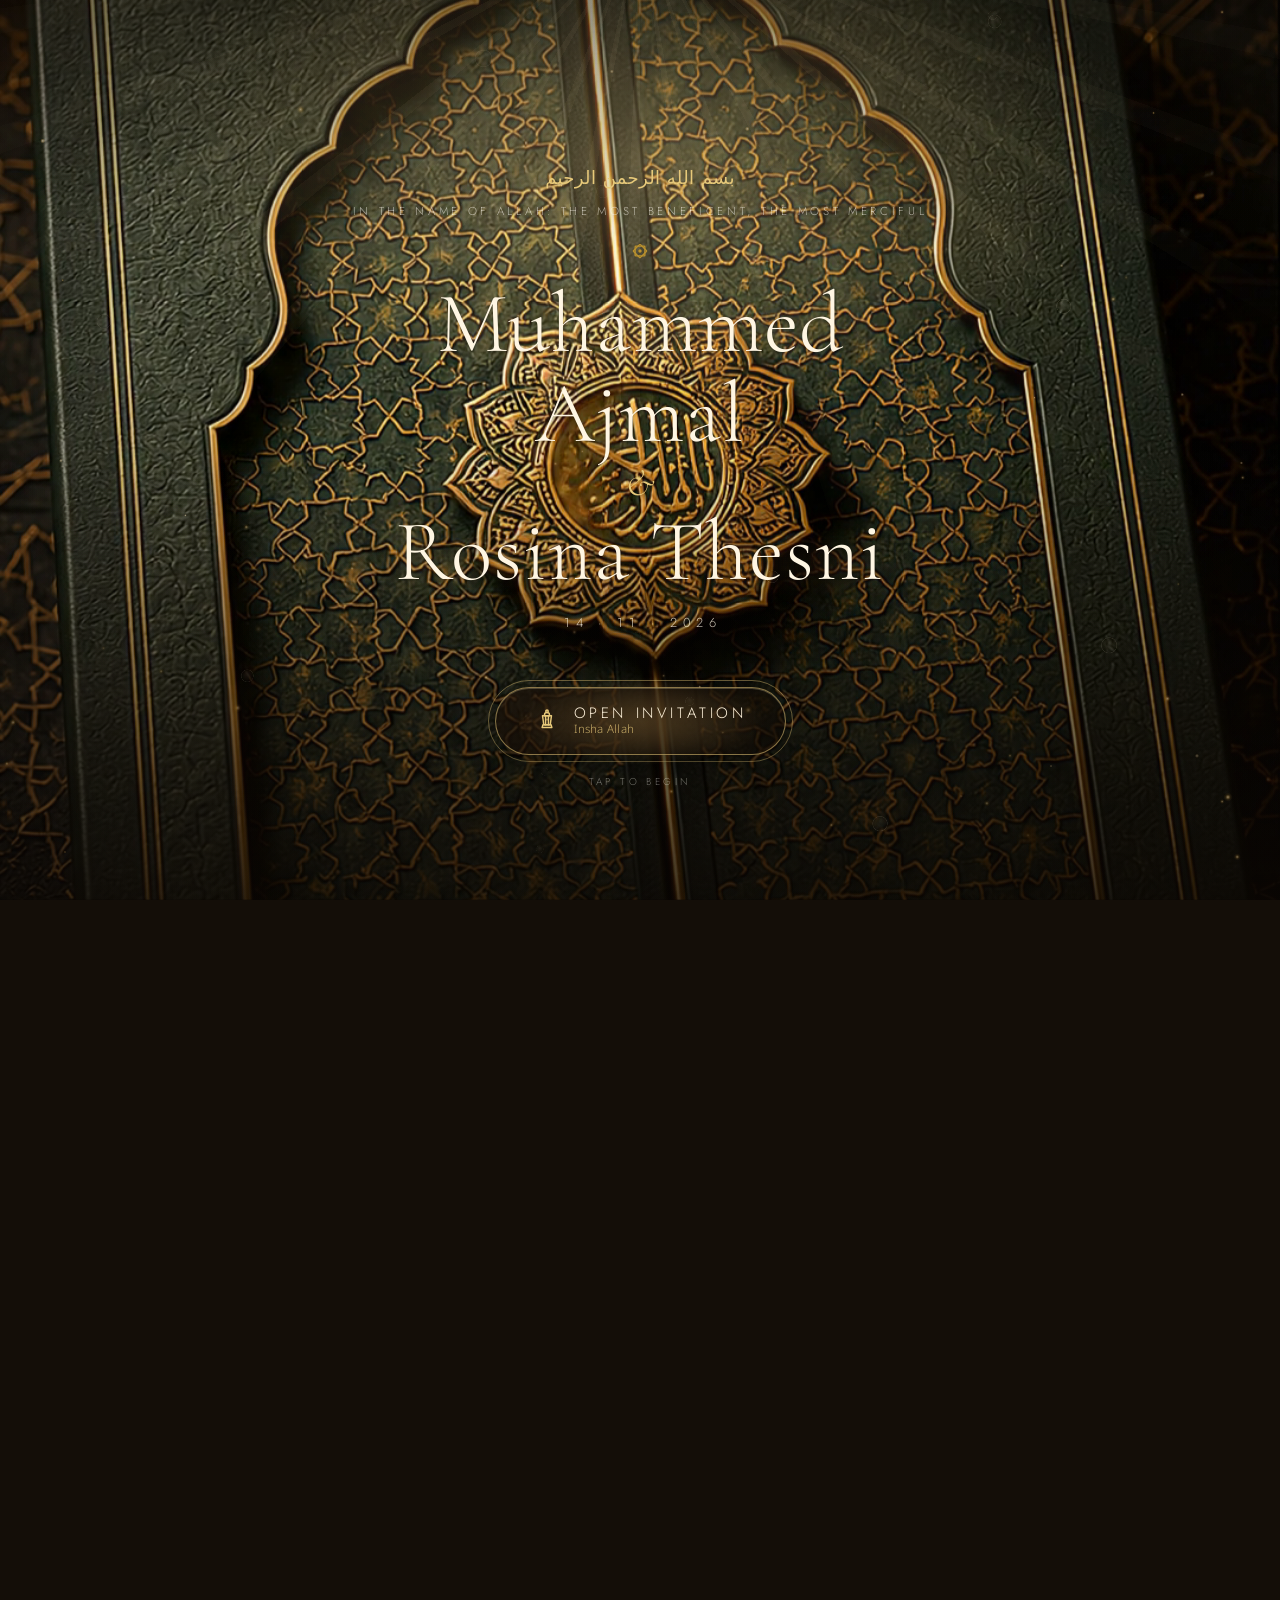
==== commit ce5284bb: "first commit" ====
--- a/index.html
+++ b/index.html
@@ -263,24 +263,6 @@
 
       <div class="section-overlay" aria-hidden="true"></div>
 
-      <div class="section-content">
-        <p class="hero-bless">
-          <span class="hero-bless__ml" lang="ar">بسم الله الرحمن الرحيم</span>
-          <span class="hero-bless__en">IN THE NAME OF ALLAH: THE MOST BENEFICENT, THE MOST MERCIFUL</span>
-        </p>
-
-        <h1 class="hero-names">
-          <span class="hero-names__n">Muhammed Ajmal</span>
-          <span class="hero-names__amp" aria-hidden="true">&amp;</span>
-          <span class="hero-names__n">Rosina Thesni</span>
-        </h1>
-
-        <p class="hero-date">
-          <span class="hero-date__en">Saturday · 14 November 2026</span>
-          <span class="hero-date__ml">Insha Allah · 3:00 PM</span>
-        </p>
-      </div>
-
       <a class="scroll-indicator" href="#details" aria-label="Scroll to wedding details">
         <span class="scroll-indicator__word">Scroll</span>
         <span class="scroll-indicator__rail"><span class="scroll-indicator__dot"></span></span>
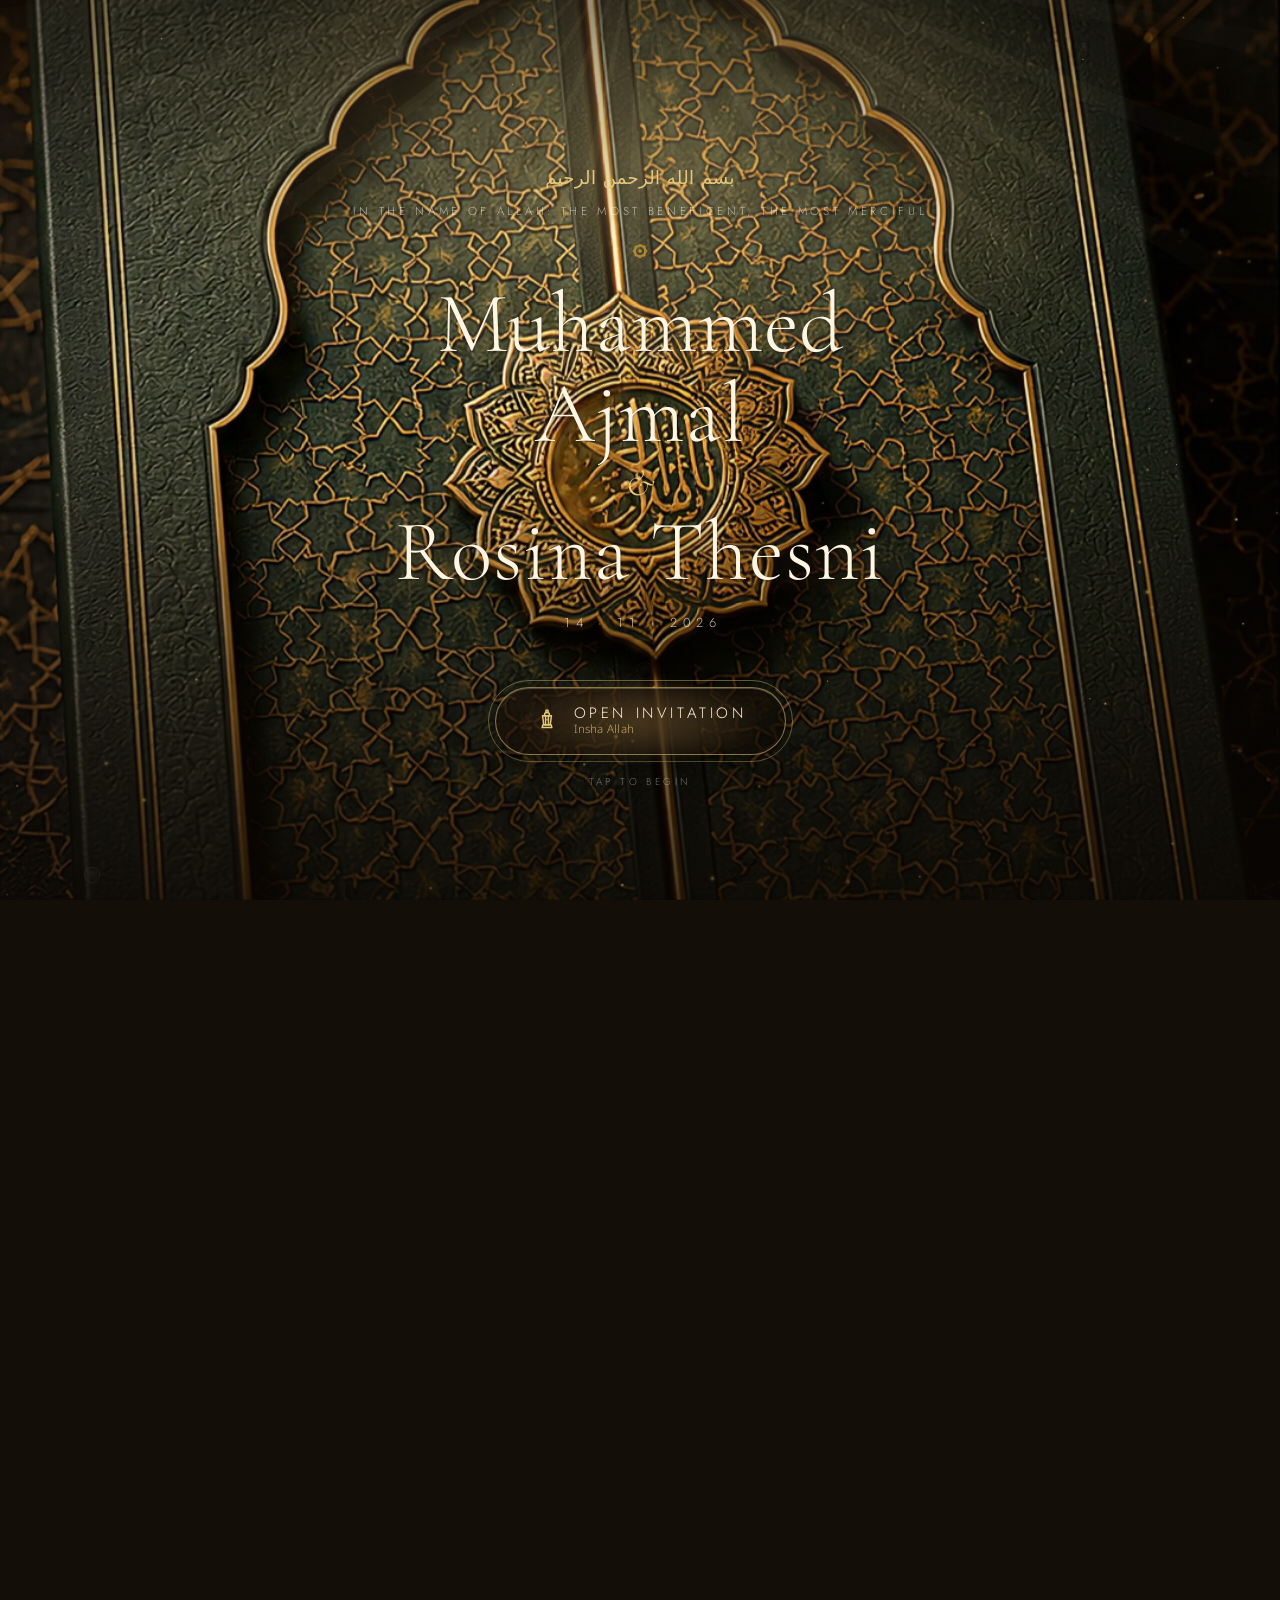
==== commit a8d775ec: "first commit" ====
--- a/index.html
+++ b/index.html
@@ -612,11 +612,6 @@
               <label for="brideRsvpName">Full Name</label>
               <input type="text" id="brideRsvpName" name="name" required placeholder="Your name">
             </div>
-            <div class="rsvp-field">
-              <label for="brideRsvpGuests">Number of People Attending</label>
-              <input type="number" id="brideRsvpGuests" name="guests" min="1" max="20" value="1" inputmode="numeric"
-                required>
-            </div>
           </div>
 
           <div class="rsvp-field rsvp-field--full">
@@ -715,11 +710,6 @@
           </div>
 
           <div class="rsvp-row">
-            <div class="rsvp-field">
-              <label for="rsvpGuests">Number of People Attending</label>
-              <input type="number" id="rsvpGuests" name="guests" min="1" max="20" value="1" inputmode="numeric"
-                required>
-            </div>
             <div class="rsvp-field">
               <span class="rsvp-label-static">Will You Attend?</span>
               <div class="rsvp-toggle" role="radiogroup" aria-label="Will you attend the Wedding?">
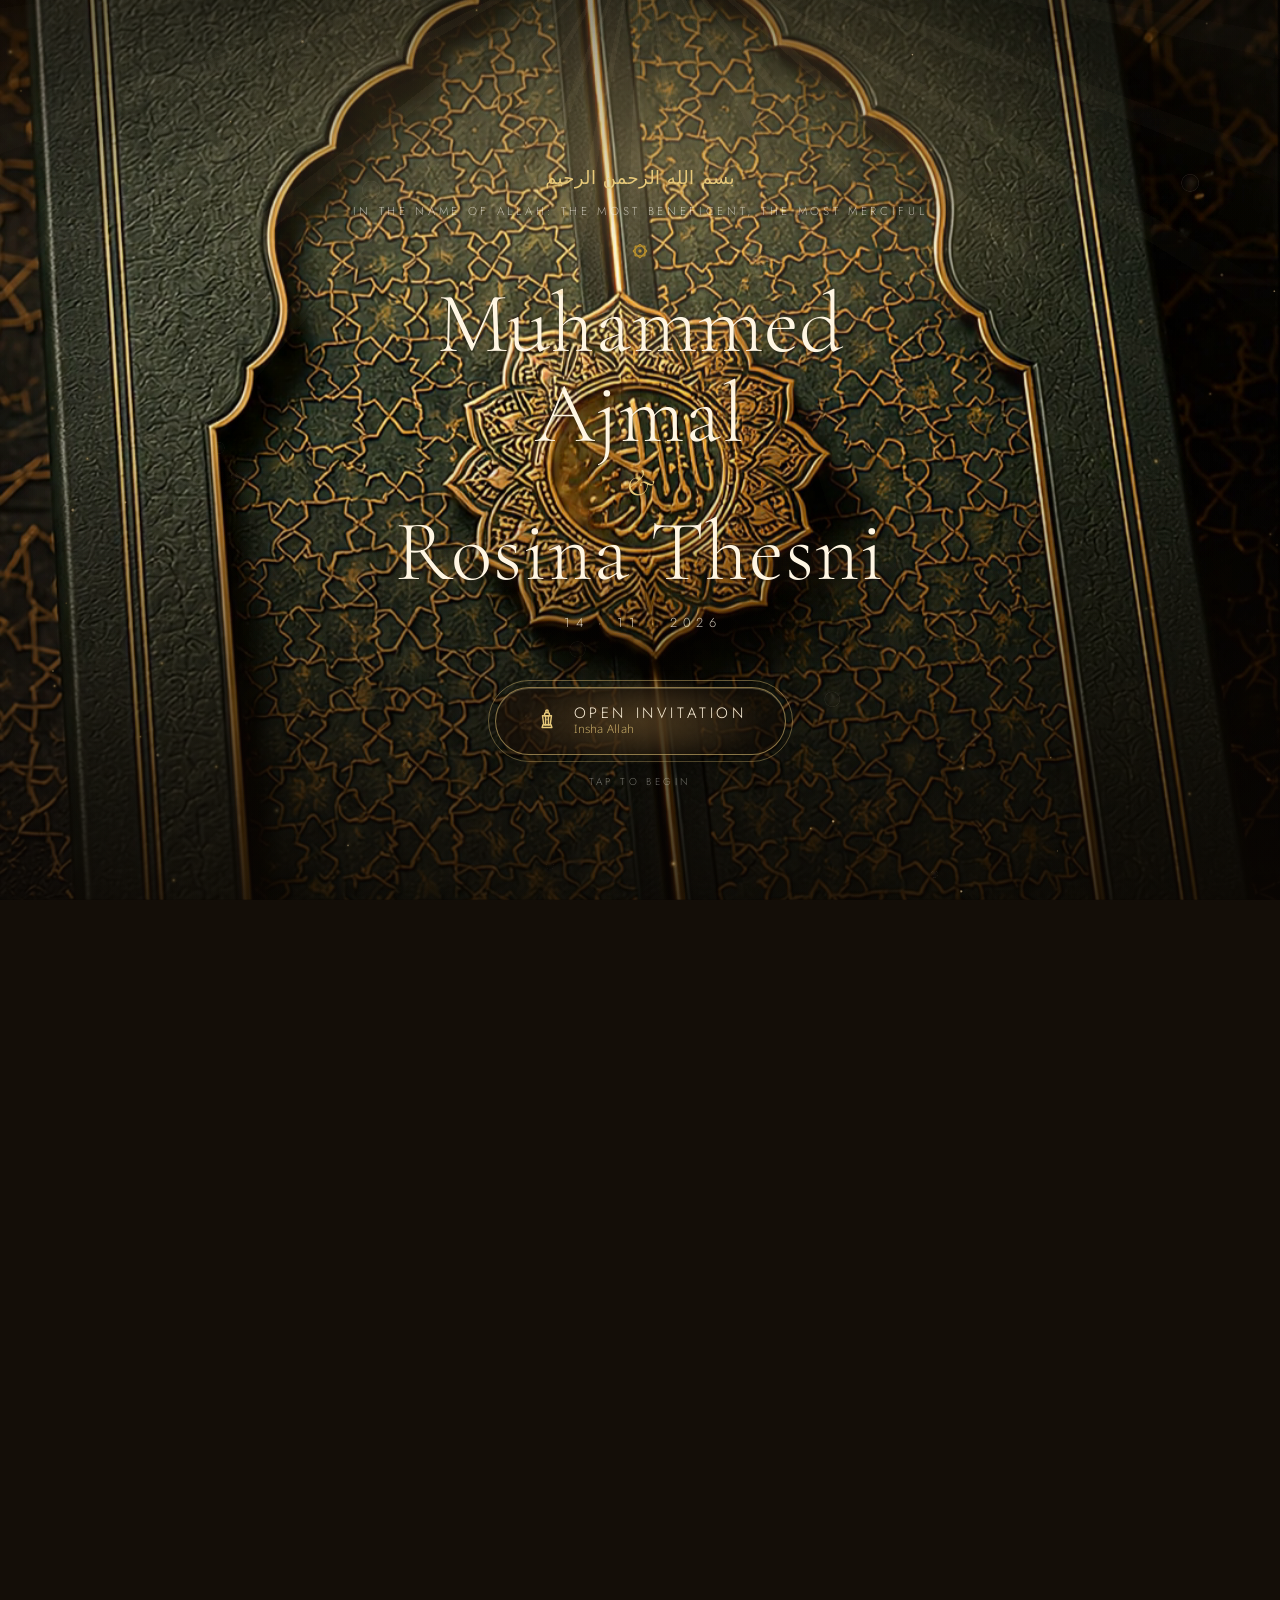
==== commit 2ed0da0d: "first commit" ====
--- a/index.html
+++ b/index.html
@@ -612,6 +612,11 @@
               <label for="brideRsvpName">Full Name</label>
               <input type="text" id="brideRsvpName" name="name" required placeholder="Your name">
             </div>
+            <div class="rsvp-field">
+              <label for="brideRsvpGuests">Number of People Attending</label>
+              <input type="number" id="brideRsvpGuests" name="guests" min="1" max="20" value="1" inputmode="numeric"
+                required>
+            </div>
           </div>
 
           <div class="rsvp-field rsvp-field--full">
@@ -704,20 +709,19 @@
               <input type="text" id="rsvpName" name="name" required placeholder="Your name">
             </div>
             <div class="rsvp-field">
-              <label for="rsvpPhone">Phone Number</label>
-              <input type="tel" id="rsvpPhone" name="phone" required placeholder="Contact number">
-            </div>
-          </div>
-
-          <div class="rsvp-row">
-            <div class="rsvp-field">
-              <span class="rsvp-label-static">Will You Attend?</span>
-              <div class="rsvp-toggle" role="radiogroup" aria-label="Will you attend the Wedding?">
-                <input type="radio" id="rsvpYes" name="attend" value="yes" checked>
-                <label for="rsvpYes">Yes, I'll Attend</label>
-                <input type="radio" id="rsvpNo" name="attend" value="no">
-                <label for="rsvpNo">No, I Can't Attend</label>
-              </div>
+              <label for="rsvpGuests">Number of People Attending</label>
+              <input type="number" id="rsvpGuests" name="guests" min="1" max="20" value="1" inputmode="numeric"
+                required>
+            </div>
+          </div>
+
+          <div class="rsvp-field rsvp-field--full">
+            <span class="rsvp-label-static">Will You Attend?</span>
+            <div class="rsvp-toggle" role="radiogroup" aria-label="Will you attend the Wedding?">
+              <input type="radio" id="rsvpYes" name="attend" value="yes" checked>
+              <label for="rsvpYes">Yes, I'll Attend</label>
+              <input type="radio" id="rsvpNo" name="attend" value="no">
+              <label for="rsvpNo">No, I Can't Attend</label>
             </div>
           </div>
 
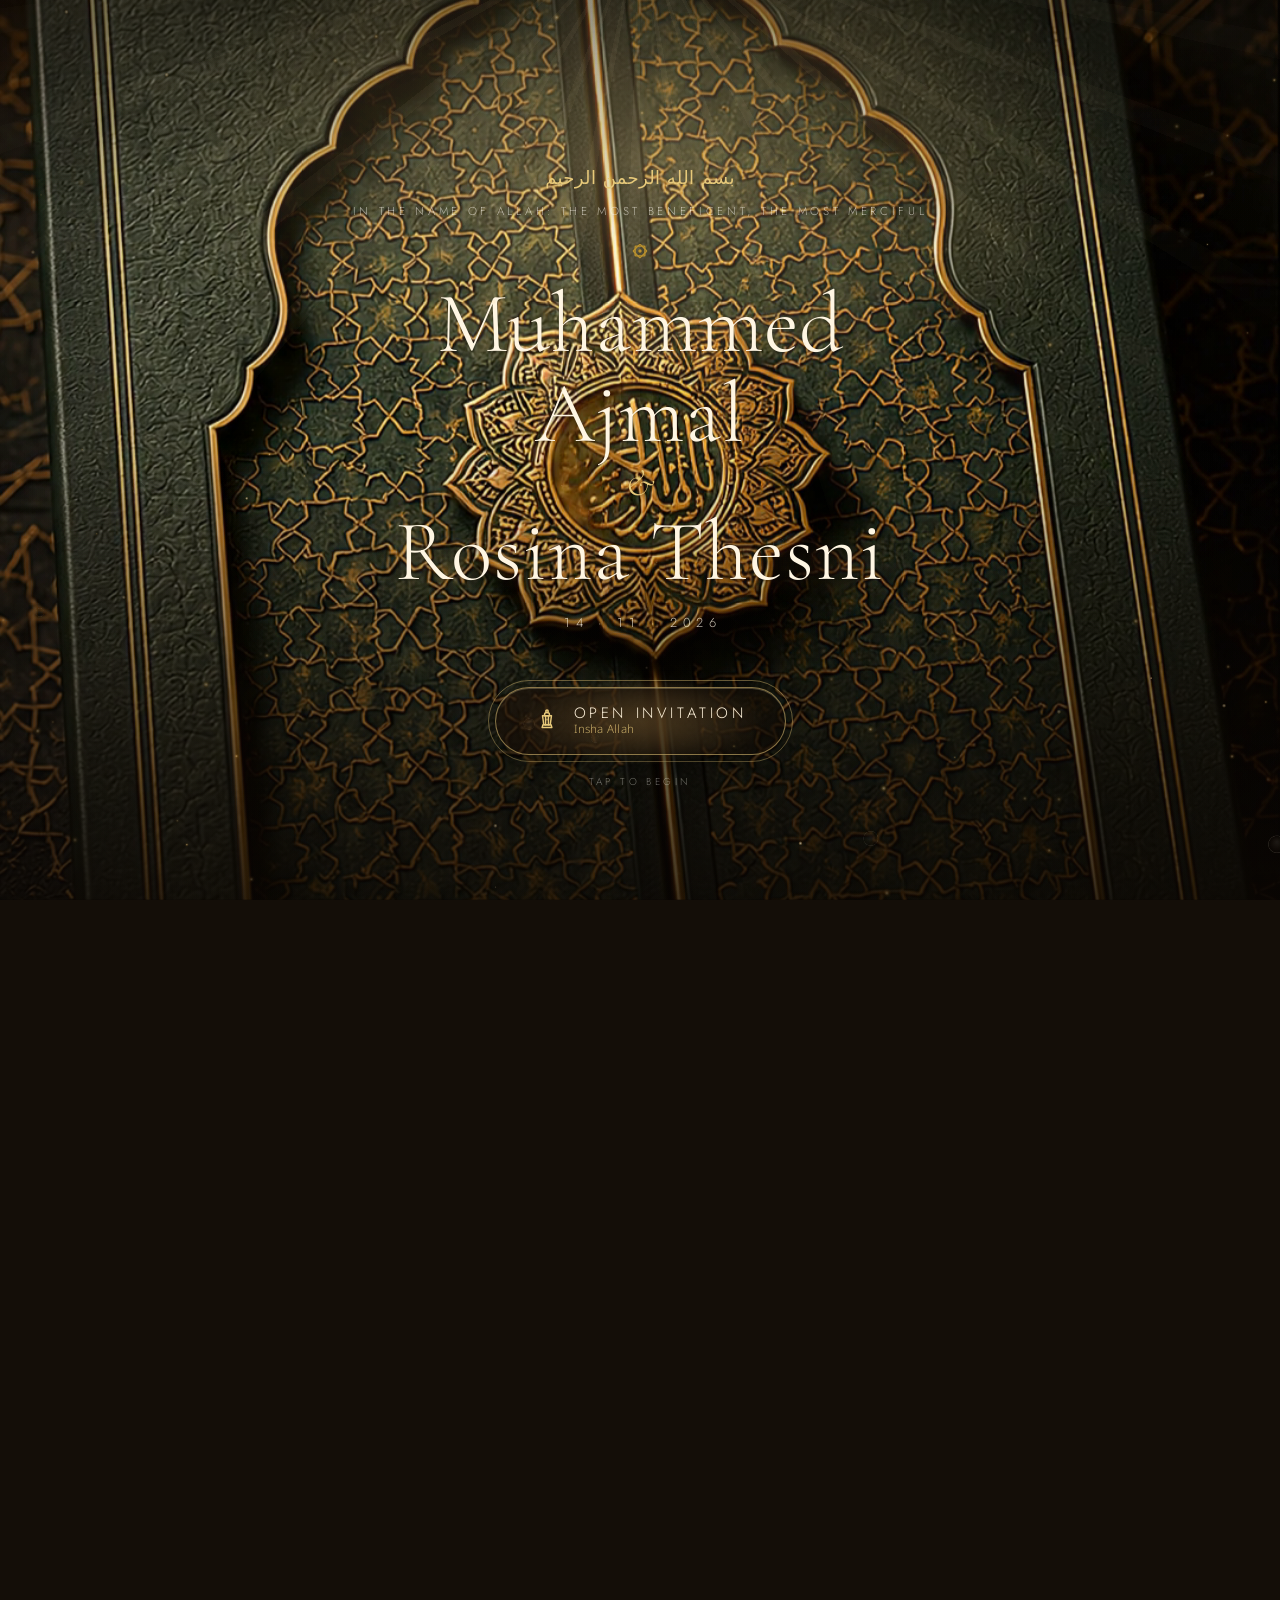
==== commit f1d9edf6: "first commit" ====
--- a/index.html
+++ b/index.html
@@ -299,13 +299,32 @@
         <ul class="facts">
           <li class="fact reveal" data-delay="1">
             <svg class="ico" aria-hidden="true">
+              <use href="#i-clock"></use>
+            </svg>
+            <span class="fact-k">Morning Reception</span>
+            <span class="fact-v">10:00 AM – 12:00 PM</span>
+            <span class="fact-s">Groom's Residence</span>
+          </li>
+          <li class="fact reveal" data-delay="2">
+            <svg class="ico" aria-hidden="true">
+              <use href="#i-pin"></use>
+            </svg>
+            <span class="fact-k">Groom's Home</span>
+            <span class="fact-v">Vaickath House, Pang South</span>
+            <span class="fact-s">
+              <a href="https://maps.app.goo.gl/XrMBEPs5CBfotr6GA?g_st=ic" target="_blank" rel="noopener" style="color:var(--gold);text-decoration:underline;display:block;margin-top:8px;">Get Directions</a>
+              <img src="assets/images/gallery/groom-location-qr.jpeg" alt="QR Code for Groom's Residence Location" style="width:120px;height:120px;margin-top:12px;border-radius:4px;border:2px solid var(--gold);padding:6px;background:#fff;" loading="lazy" />
+            </span>
+          </li>
+          <li class="fact reveal" data-delay="3">
+            <svg class="ico" aria-hidden="true">
               <use href="#i-calendar"></use>
             </svg>
             <span class="fact-k">Wedding Day</span>
             <span class="fact-v">Saturday, 14 November 2026</span>
             <span class="fact-s">Insha Allah</span>
           </li>
-          <li class="fact reveal" data-delay="2">
+          <li class="fact reveal" data-delay="4">
             <svg class="ico" aria-hidden="true">
               <use href="#i-clock"></use>
             </svg>
@@ -313,7 +332,7 @@
             <span class="fact-v">3:00 PM – 7:00 PM</span>
             <span class="fact-s">Wedding &amp; Reception</span>
           </li>
-          <li class="fact reveal" data-delay="3">
+          <li class="fact reveal" data-delay="5">
             <svg class="ico" aria-hidden="true">
               <use href="#i-pin"></use>
             </svg>
@@ -321,7 +340,7 @@
             <span class="fact-v">AJWA Auditorium</span>
             <span class="fact-s">&nbsp;</span>
           </li>
-          <li class="fact reveal" data-delay="4">
+          <li class="fact reveal" data-delay="6">
             <svg class="ico" aria-hidden="true">
               <use href="#i-bell"></use>
             </svg>
--- a/css/style.css
+++ b/css/style.css
@@ -3344,7 +3344,13 @@
 
 #hero.loaded .scroll-indicator {
   opacity: 1;
-  animation: fadeIn 1s ease 1.4s forwards;
+  animation: fadeIn 1s ease 0.5s forwards;
+}
+
+/* Show scroll even without .loaded class */
+#hero .scroll-indicator {
+  opacity: 0;
+  animation: fadeIn 1s ease 1s forwards;
 }
 
 /* Make sure hero content is hidden initially */
--- a/css/scenes.css
+++ b/css/scenes.css
@@ -218,16 +218,17 @@
   box-sizing:border-box;
 }
 
-/* Scroll cue in the bottom safe band of the SAME image */
+/* Scroll cue — pinned to the very bottom of the hero */
 .scene--screen > .scroll-indicator{
   grid-column:1 / -1;
-  grid-row:3;
+  grid-row:1 / -1;
   z-index:3;
   justify-self:center;
   align-self:end;
-  margin-bottom:clamp(10px, 18%, 36px);
+  margin-bottom: clamp(24px, 5%, 48px);
   opacity:0;
   transition:opacity .6s ease .3s;
+  pointer-events: none;
 }
 
 .scene--hero .section-overlay{
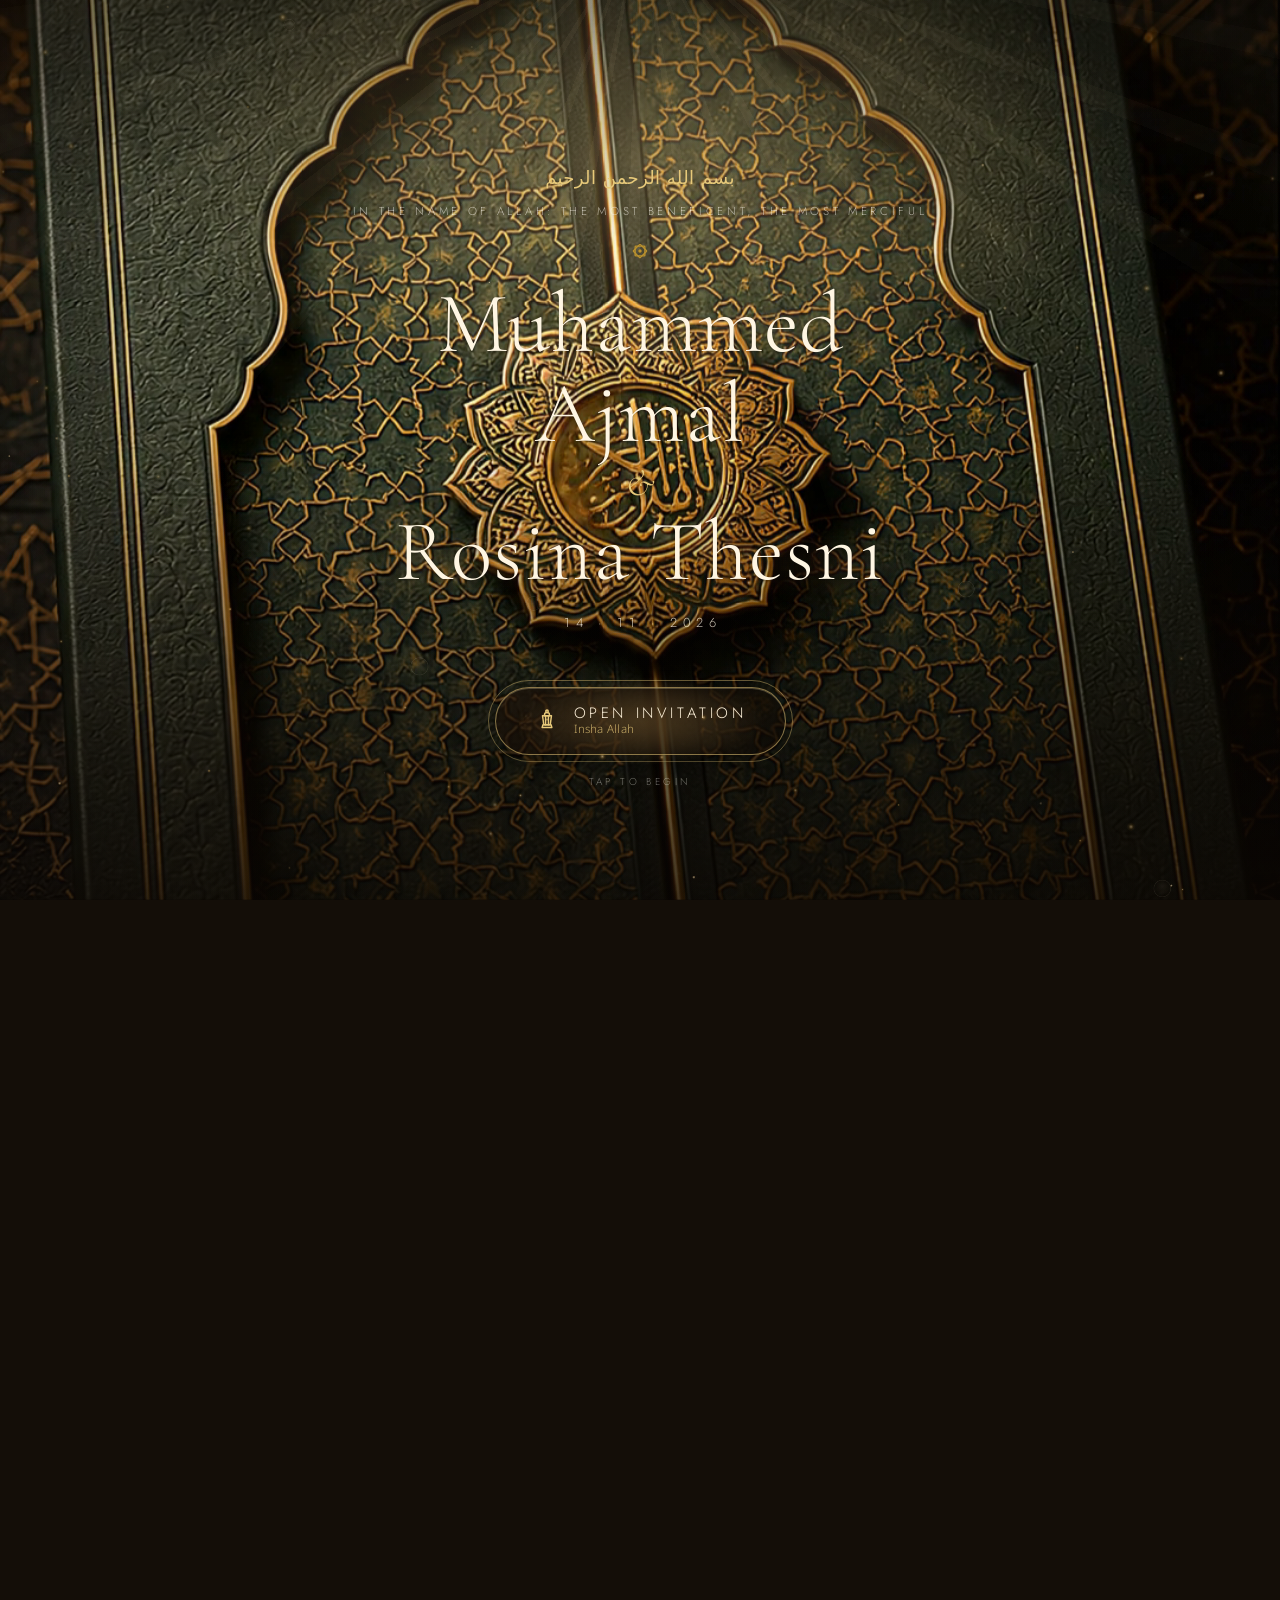
==== commit 5843a805: "first commit" ====
--- a/index.html
+++ b/index.html
@@ -420,6 +420,70 @@
     </section>
 
 
+    <!-- ---------- BRIDE'S HOME VISIT ---------- -->
+    <section id="bride-visit" class="scene scene--flow scene--ivory">
+      <img class="section-bg" src="assets/images/decorations/wash-ivory.svg" alt="" loading="lazy" decoding="async">
+      <div class="section-overlay" aria-hidden="true"></div>
+      <div class="section-content">
+        <div class="sec-head reveal">
+          <p class="kicker">Programme One</p>
+          <h2 class="sec-title">Bride's Home Visit</h2>
+          <div class="divider" aria-hidden="true">
+            <span class="divider-line"></span>
+            <svg class="ico" aria-hidden="true">
+              <use href="#i-jasmine"></use>
+            </svg>
+            <span class="divider-line"></span>
+          </div>
+          <p class="sec-note">
+            Guests are warmly welcome to visit the bride's home throughout the day and share in the joy of this celebration.
+          </p>
+        </div>
+
+        <div class="card card--story reveal" data-delay="1" style="max-width:600px;margin:0 auto;text-align:center;">
+          <svg class="ico card-ico" aria-hidden="true" style="margin:0 auto 16px;">
+            <use href="#i-lamp"></use>
+          </svg>
+          <p style="font-size:11px;letter-spacing:0.3em;text-transform:uppercase;color:var(--brass);margin-bottom:12px;">You Are Cordially Invited</p>
+          <h3 class="card-title" style="margin-bottom:8px;">Bride's Home Visit</h3>
+          <p style="font-size:clamp(15px,3.5vw,18px);color:var(--maroon);margin-bottom:20px;font-weight:500;">10:00 AM – 11:00 PM</p>
+          
+          <div style="margin:20px 0;padding:20px;background:rgba(193,150,47,0.05);border-radius:4px;border:1px solid rgba(193,150,47,0.2);">
+            <svg class="ico" aria-hidden="true" style="width:20px;height:20px;color:var(--gold);margin-bottom:8px;">
+              <use href="#i-clock"></use>
+            </svg>
+            <p style="font-size:12px;letter-spacing:0.15em;text-transform:uppercase;color:var(--brass);margin-bottom:6px;">All Day</p>
+            <h4 style="font-family:var(--f-title);font-size:clamp(18px,4vw,22px);color:var(--ink);margin-bottom:10px;">Open House</h4>
+            <p style="font-size:14px;line-height:1.8;color:var(--ink-soft);">
+              Drop by any time between 10:00 AM and 11:00 PM to meet the bride's family and bless the couple.
+            </p>
+          </div>
+
+          <div style="margin-top:20px;">
+            <p style="font-size:12px;letter-spacing:0.15em;text-transform:uppercase;color:var(--brass);margin-bottom:8px;">
+              <svg class="ico" aria-hidden="true" style="width:18px;height:18px;vertical-align:middle;margin-right:6px;">
+                <use href="#i-pin"></use>
+              </svg>
+              Location
+            </p>
+            <p style="font-family:var(--f-title);font-size:clamp(16px,3.8vw,19px);color:var(--ink);margin-bottom:6px;">Vaickath House</p>
+            <p style="font-size:14px;color:var(--ink-soft);margin-bottom:12px;">Pang South</p>
+            <a href="https://maps.app.goo.gl/XrMBEPs5CBfotr6GA?g_st=ic" target="_blank" rel="noopener" class="btn btn--gold" style="display:inline-flex;align-items:center;gap:8px;margin-bottom:16px;">
+              <svg class="ico" style="width:18px;height:18px;">
+                <use href="#i-pin"></use>
+              </svg>
+              Get Directions
+            </a>
+            <div style="margin-top:16px;">
+              <img src="assets/images/gallery/groom-location-qr.jpeg" alt="QR Code for Bride's Home Location" style="width:140px;height:140px;border-radius:6px;border:2px solid var(--gold);padding:8px;background:#fff;display:inline-block;" loading="lazy" />
+              <p style="font-size:11px;color:var(--ink-soft);margin-top:8px;">Scan to navigate</p>
+            </div>
+          </div>
+        </div>
+      </div>
+    </section>
+
+
     <!-- ---------- TIMELINE ---------- -->
     <section id="timeline" class="scene scene--flow scene--ivory">
       <img class="section-bg" src="assets/images/decorations/wash-ivory.svg" alt="" loading="lazy" decoding="async">
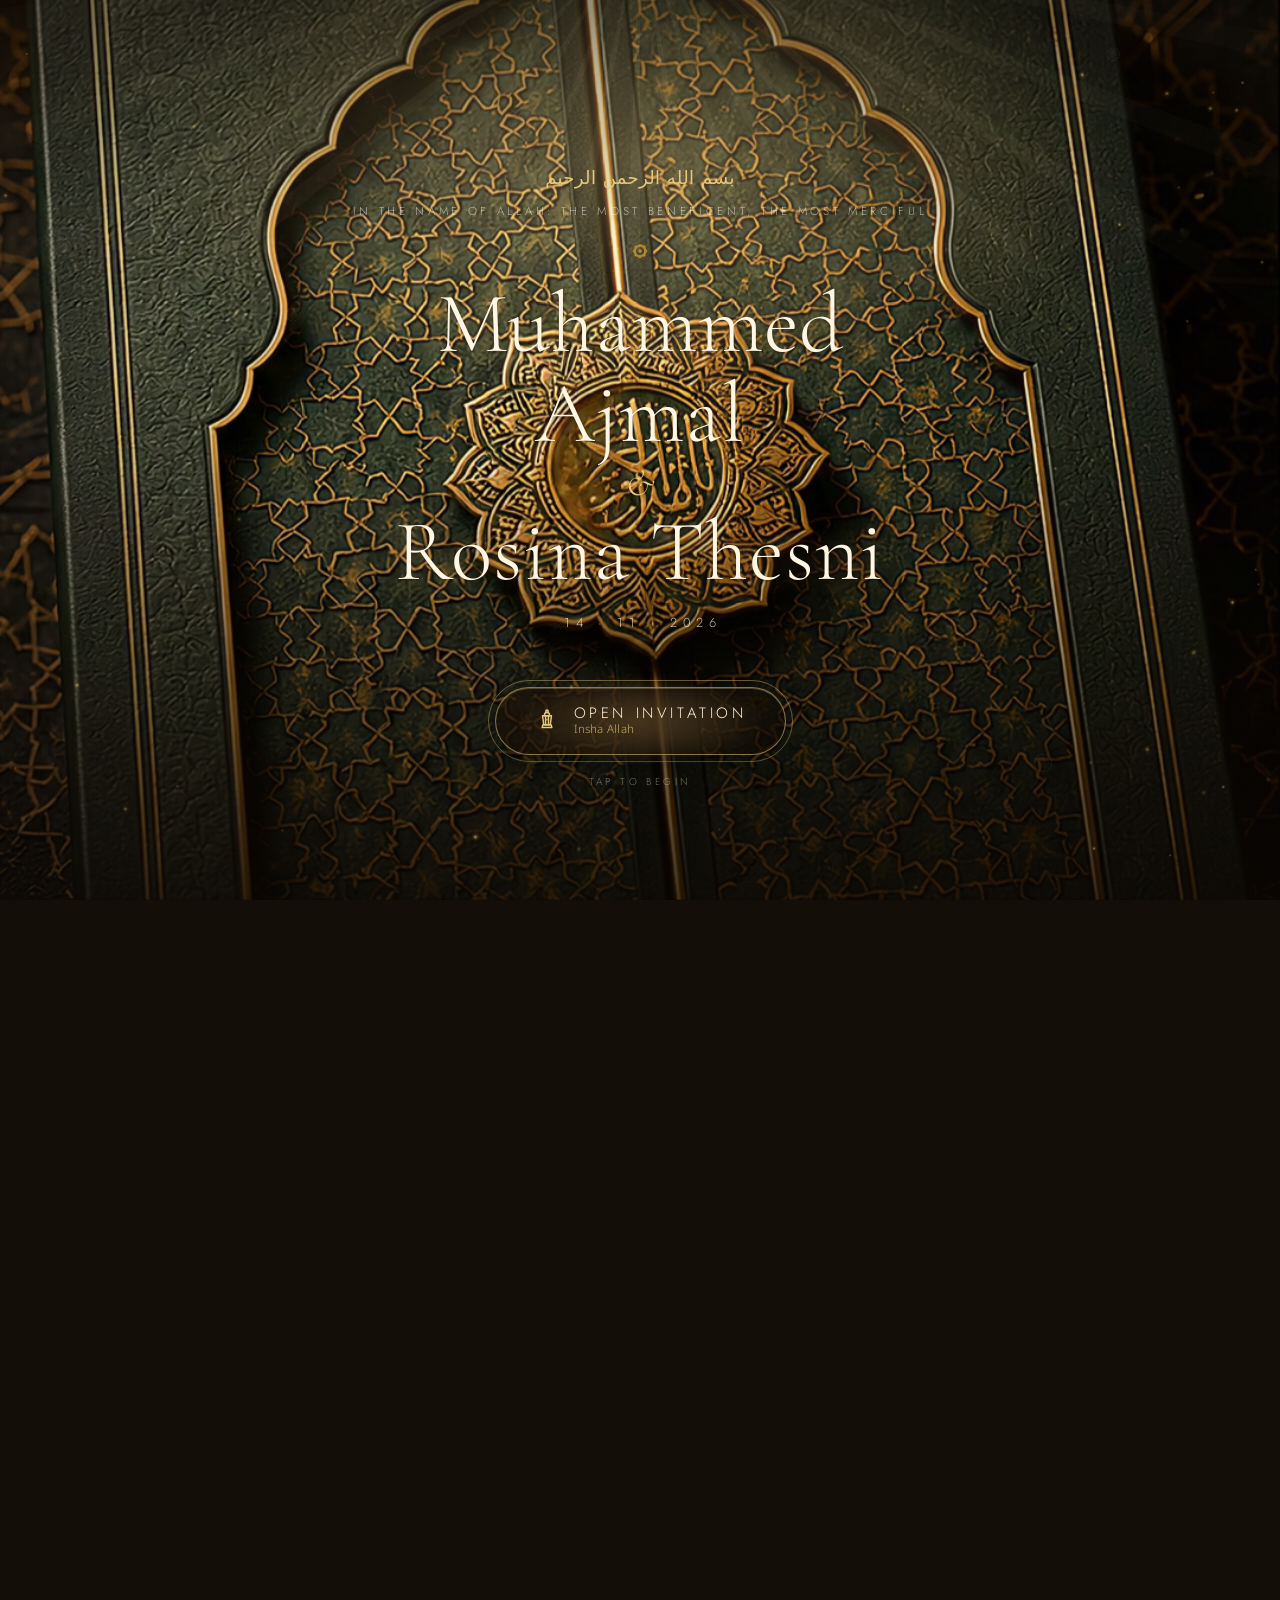
==== commit b6cd830e: "first commit" ====
--- a/index.html
+++ b/index.html
@@ -302,7 +302,7 @@
               <use href="#i-clock"></use>
             </svg>
             <span class="fact-k">Morning Reception</span>
-            <span class="fact-v">10:00 AM – 12:00 PM</span>
+            <span class="fact-v">10:00 AM – 11:00 AM</span>
             <span class="fact-s">Groom's Residence</span>
           </li>
           <li class="fact reveal" data-delay="2">
@@ -446,16 +446,16 @@
           </svg>
           <p style="font-size:11px;letter-spacing:0.3em;text-transform:uppercase;color:var(--brass);margin-bottom:12px;">You Are Cordially Invited</p>
           <h3 class="card-title" style="margin-bottom:8px;">Bride's Home Visit</h3>
-          <p style="font-size:clamp(15px,3.5vw,18px);color:var(--maroon);margin-bottom:20px;font-weight:500;">10:00 AM – 11:00 PM</p>
+          <p style="font-size:clamp(15px,3.5vw,18px);color:var(--maroon);margin-bottom:20px;font-weight:500;">10:00 AM – 11:00 AM</p>
           
           <div style="margin:20px 0;padding:20px;background:rgba(193,150,47,0.05);border-radius:4px;border:1px solid rgba(193,150,47,0.2);">
             <svg class="ico" aria-hidden="true" style="width:20px;height:20px;color:var(--gold);margin-bottom:8px;">
               <use href="#i-clock"></use>
             </svg>
-            <p style="font-size:12px;letter-spacing:0.15em;text-transform:uppercase;color:var(--brass);margin-bottom:6px;">All Day</p>
+            <p style="font-size:12px;letter-spacing:0.15em;text-transform:uppercase;color:var(--brass);margin-bottom:6px;">Morning Visit</p>
             <h4 style="font-family:var(--f-title);font-size:clamp(18px,4vw,22px);color:var(--ink);margin-bottom:10px;">Open House</h4>
             <p style="font-size:14px;line-height:1.8;color:var(--ink-soft);">
-              Drop by any time between 10:00 AM and 11:00 PM to meet the bride's family and bless the couple.
+              Drop by any time between 10:00 AM and 11:00 AM to meet the bride's family and bless the couple.
             </p>
           </div>
 
@@ -624,7 +624,7 @@
             <h3 class="family-name">Mr. Abdul Azeez</h3>
             <p class="family-amp">&amp;</p>
             <h3 class="family-name">Mrs. Mumthaz</h3>
-            <p class="family-ml">Insha Allah</p>
+            <!-- <p class="family-ml">Insha Allah</p> -->
           </article>
 
           <article class="card card--family reveal" data-delay="2">
@@ -635,7 +635,7 @@
             <h3 class="family-name">Mr. Abdul Majeed</h3>
             <p class="family-amp">&amp;</p>
             <h3 class="family-name">Mrs. Rasiya</h3>
-            <p class="family-ml">Insha Allah</p>
+            <!-- <p class="family-ml">Insha Allah</p> -->
           </article>
         </div>
 
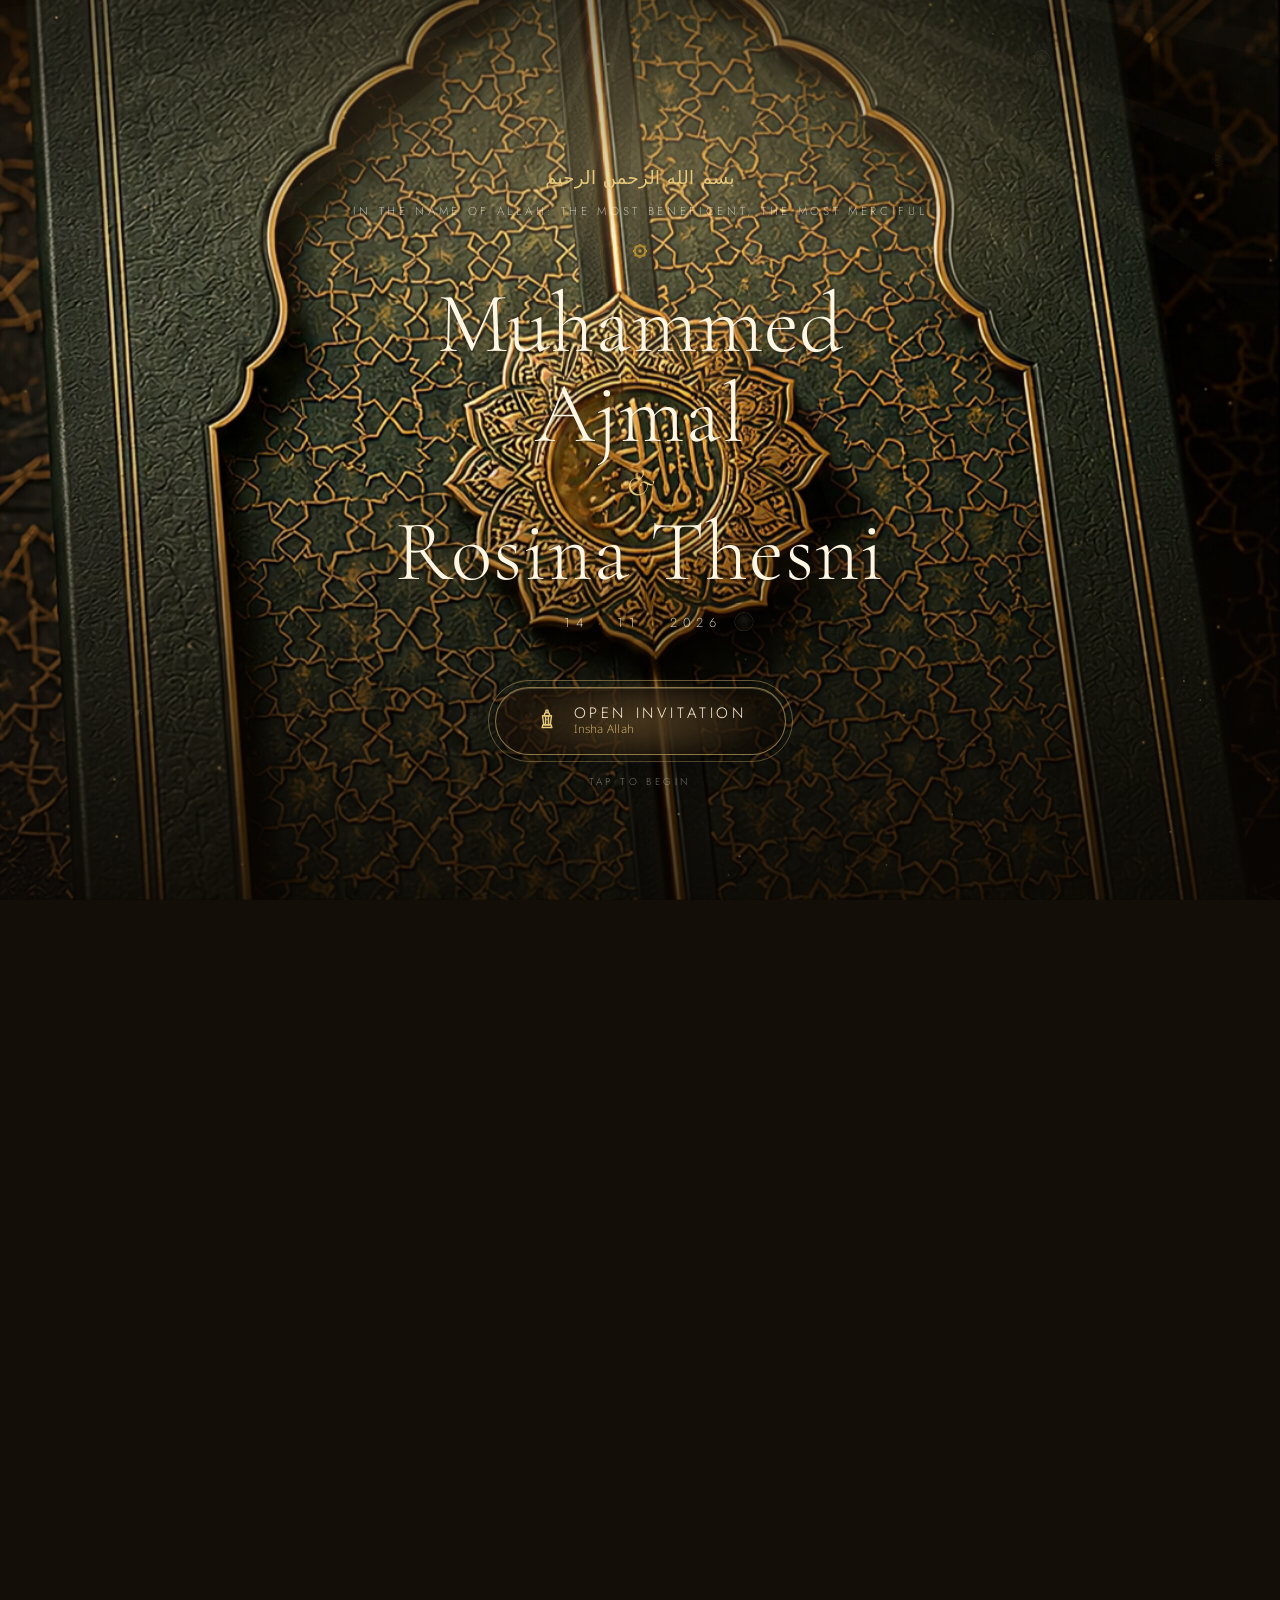
==== commit 4bd480ec: "first commit" ====
--- a/index.html
+++ b/index.html
@@ -670,7 +670,7 @@
           <div class="lux-card__col">
             <p class="lux-eyebrow">You are cordially invited</p>
             <h3 class="lux-day">Bride's Home Visit</h3>
-            <p class="lux-time">10:00 AM – 11:00 PM</p>
+            <p class="lux-time">10:00 AM – 11:00 AM</p>
           </div>
           <span class="lux-card__rule" aria-hidden="true"></span>
           <div class="lux-card__col">
@@ -678,7 +678,7 @@
                 <use href="#i-clock"></use>
               </svg> All Day</p>
             <p class="lux-v">Open House</p>
-            <p class="lux-note">Drop by any time between 10:00 AM and 11:00 PM to meet the bride's family and bless
+            <p class="lux-note">Drop by any time between 10:00 AM and 11:00 AM to meet the bride's family and bless
               the couple.</p>
           </div>
         </div>
